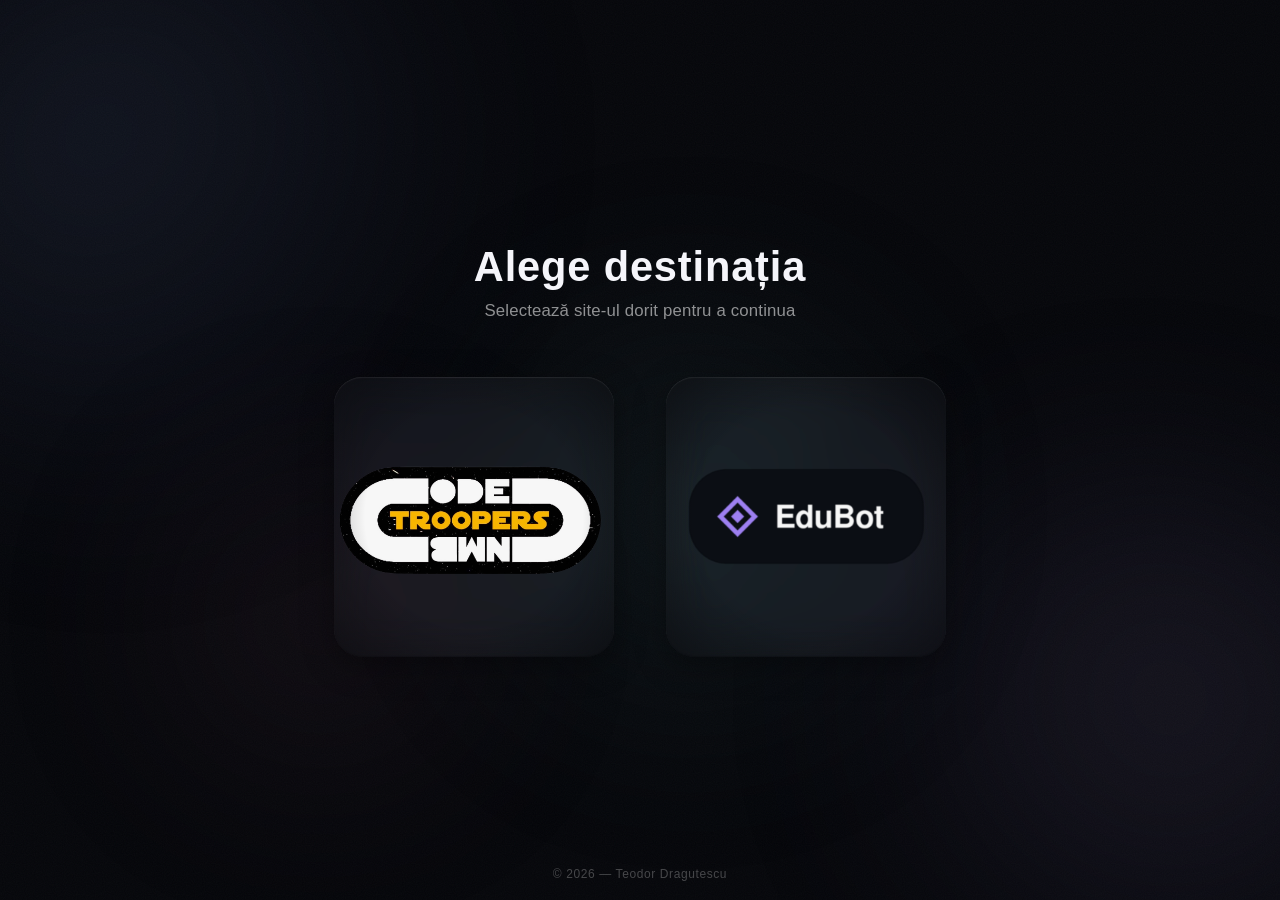
==== index.html @ d8220b44 "primul commit fara fisiere mari" ====
<!DOCTYPE html>
<html lang="ro">
<head>
<meta charset="UTF-8">
<meta name="viewport" content="width=device-width, initial-scale=1.0">
<title>Alege site-ul</title>
<style>
  :root {
    --glass-bg: rgba(255, 255, 255, 0.06);
    --glass-border: rgba(255, 255, 255, 0.18);
    --glass-highlight: rgba(255, 255, 255, 0.35);
  }

  * {
    margin: 0;
    padding: 0;
    box-sizing: border-box;
  }

  html, body {
    height: 100%;
    width: 100%;
    overflow: hidden;
  }

  body {
    font-family: -apple-system, BlinkMacSystemFont, 'Segoe UI', Roboto, sans-serif;
    background: #05060a;
    position: relative;
    display: flex;
    align-items: center;
    justify-content: center;
  }

  /* Animated liquid background */
  .bg {
    position: fixed;
    inset: 0;
    z-index: 0;
    overflow: hidden;
    background: #05060a;
  }

  .blob {
    position: absolute;
    border-radius: 50%;
    filter: blur(110px);
    opacity: 0.22;
    will-change: transform;
  }

  .blob.b1 {
    width: 50vw;
    height: 50vw;
    background: radial-gradient(circle at 30% 30%, #4a5b8c, transparent 70%);
    top: -10%;
    left: -10%;
    animation: float1 26s ease-in-out infinite;
  }

  .blob.b2 {
    width: 45vw;
    height: 45vw;
    background: radial-gradient(circle at 60% 40%, #6a5b8c, transparent 70%);
    bottom: -15%;
    right: -10%;
    animation: float2 32s ease-in-out infinite;
  }

  .blob.b3 {
    width: 38vw;
    height: 38vw;
    background: radial-gradient(circle at 50% 50%, #4a7a7a, transparent 70%);
    top: 30%;
    left: 35%;
    animation: float3 38s ease-in-out infinite;
  }

  .blob.b4 {
    width: 30vw;
    height: 30vw;
    background: radial-gradient(circle at 50% 50%, #7a4a5e, transparent 70%);
    bottom: 10%;
    left: 10%;
    animation: float4 30s ease-in-out infinite;
  }

  @keyframes float1 {
    0%, 100% { transform: translate(0, 0) scale(1); }
    33%      { transform: translate(15vw, 10vh) scale(1.15); }
    66%      { transform: translate(5vw, 20vh) scale(0.9); }
  }

  @keyframes float2 {
    0%, 100% { transform: translate(0, 0) scale(1); }
    33%      { transform: translate(-12vw, -8vh) scale(0.9); }
    66%      { transform: translate(-20vw, 5vh) scale(1.2); }
  }

  @keyframes float3 {
    0%, 100% { transform: translate(0, 0) scale(1); }
    50%      { transform: translate(-18vw, 12vh) scale(1.25); }
  }

  @keyframes float4 {
    0%, 100% { transform: translate(0, 0) scale(1); }
    50%      { transform: translate(10vw, -15vh) scale(1.1); }
  }

  .noise {
    position: absolute;
    inset: 0;
    background-image: url("data:image/svg+xml,%3Csvg xmlns='http://www.w3.org/2000/svg' width='100' height='100'%3E%3Cfilter id='n' x='0' y='0'%3E%3CfeTurbulence type='fractalNoise' baseFrequency='0.9' numOctaves='2' stitchTiles='stitch'/%3E%3C/filter%3E%3Crect width='100%25' height='100%25' filter='url(%23n)' opacity='0.04'/%3E%3C/svg%3E");
    pointer-events: none;
  }

  /* Main content */
  .stage {
    position: relative;
    z-index: 1;
    display: flex;
    flex-direction: column;
    align-items: center;
    gap: 3.5rem;
    padding: 2rem;
    width: 100%;
    height: 100%;
    justify-content: center;
  }

  .heading {
    text-align: center;
    color: #f5f5fa;
    animation: fadeDown 1s ease forwards;
    opacity: 0;
  }

  .heading h1 {
    font-size: clamp(1.6rem, 4vw, 2.6rem);
    font-weight: 600;
    letter-spacing: 0.02em;
    margin-bottom: 0.6rem;
  }

  .heading p {
    font-size: clamp(0.9rem, 2vw, 1.05rem);
    color: rgba(255, 255, 255, 0.55);
    letter-spacing: 0.01em;
  }

  @keyframes fadeDown {
    from { opacity: 0; transform: translateY(-24px); }
    to   { opacity: 1; transform: translateY(0); }
  }

  .choices {
    display: flex;
    gap: clamp(1.5rem, 4vw, 4rem);
    flex-wrap: wrap;
    justify-content: center;
    align-items: center;
  }

  .site-btn {
    appearance: none;
    border: none;
    background: var(--glass-bg);
    backdrop-filter: blur(22px) saturate(160%);
    -webkit-backdrop-filter: blur(22px) saturate(160%);
    border-radius: 28px;
    width: clamp(180px, 22vw, 280px);
    height: clamp(180px, 22vw, 280px);
    display: flex;
    align-items: center;
    justify-content: center;
    cursor: pointer;
    position: relative;
    overflow: hidden;
    opacity: 0;
    transform: translateY(30px);
    animation: fadeUp 0.9s ease forwards;
    transition: transform 0.45s cubic-bezier(.2,.8,.2,1), box-shadow 0.45s ease, background 0.45s ease;
    box-shadow:
      0 8px 32px rgba(0, 0, 0, 0.35),
      inset 0 1px 1px rgba(255, 255, 255, 0.12),
      inset 0 -1px 1px rgba(0, 0, 0, 0.2);
  }

  .site-btn:nth-child(1) { animation-delay: 0.25s; }
  .site-btn:nth-child(2) { animation-delay: 0.45s;}


  @keyframes fadeUp {
    from { opacity: 0; transform: translateY(30px); }
    to   { opacity: 1; transform: translateY(0); }
  }

  /* Liquid glass sheen */
  .site-btn::before {
    content: "";
    position: absolute;
    top: -50%;
    left: -50%;
    width: 200%;
    height: 200%;
    background: linear-gradient(
      120deg,
      transparent 30%,
      rgba(255, 255, 255, 0.18) 48%,
      rgba(255, 255, 255, 0.05) 52%,
      transparent 70%
    );
    transform: translateX(-100%) rotate(8deg);
    transition: transform 0.9s ease;
    pointer-events: none;
  }

  .site-btn:hover::before {
    transform: translateX(40%) rotate(8deg);
  }

  .site-btn:hover {
    transform: translateY(-8px) scale(1.04);
    background: rgba(255, 255, 255, 0.09);
    box-shadow:
      0 16px 48px rgba(0, 0, 0, 0.45),
      0 0 40px rgba(120, 160, 255, 0.18),
      inset 0 1px 1px rgba(255, 255, 255, 0.18),
      inset 0 -1px 1px rgba(0, 0, 0, 0.25);
  }

  .site-btn:active {
    transform: translateY(-2px) scale(0.98);
  }

  .site-btn:focus-visible {
    outline: 2px solid rgba(150, 190, 255, 0.8);
    outline-offset: 4px;
  }

  .site-btn img {
    width: 100%;
    height: 100%;
    object-fit: cover;
    border-radius: 28px;
    display: block;
    pointer-events: none;
    transition: filter 0.45s ease, transform 0.45s ease;
    filter: saturate(1.05) brightness(0.97);
  }

  .site-btn:hover img {
    filter: saturate(1.15) brightness(1.05);
    transform: scale(1.03);
  }

  /* subtle edge fade on images so they blend with glass */
  .site-btn .img-wrap {
    position: absolute;
    inset: 0;
    border-radius: 28px;
    overflow: hidden;
  }

  .img-wrap::after {
    content: "";
    position: absolute;
    inset: 0;
    background: radial-gradient(circle at center, transparent 55%, rgba(5, 6, 10, 0.55) 100%);
    pointer-events: none;
  }

  .site-label {
    position: absolute;
    bottom: 14px;
    left: 50%;
    transform: translateX(-50%);
    color: #fff;
    font-size: 0.85rem;
    font-weight: 500;
    letter-spacing: 0.08em;
    text-transform: uppercase;
    text-shadow: 0 2px 12px rgba(0,0,0,0.6);
    opacity: 0;
    transition: opacity 0.4s ease;
    pointer-events: none;
  }

  .site-btn:hover .site-label {
    opacity: 0.9;
  }

  footer {
    position: absolute;
    bottom: 1.2rem;
    left: 0;
    right: 0;
    text-align: center;
    color: rgba(255, 255, 255, 0.25);
    font-size: 0.75rem;
    letter-spacing: 0.05em;
    z-index: 1;
  }

  @media (max-width: 520px) {
    .choices {
      flex-direction: column;
    }
    .site-btn {
      width: 70vw;
      height: 70vw;
      max-width: 280px;
      max-height: 280px;
    }
  }

  @media (prefers-reduced-motion: reduce) {
    .blob { animation: none; }
    .site-btn, .heading { animation: none; opacity: 1; transform: none; }
    .site-btn::before { transition: none; }
  }
</style>
</head>
<body>

  <div class="bg">
    <div class="blob b1"></div>
    <div class="blob b2"></div>
    <div class="blob b3"></div>
    <div class="blob b4"></div>
    <div class="noise"></div>
  </div>

  <div class="stage">
    <div class="heading">
      <h1>Alege destinația</h1>
      <p>Selectează site-ul dorit pentru a continua</p>
    </div>

    <div class="choices">
      <button class="site-btn" onclick="window.location.href='codetroopers/index.html'">
        <div class="img-wrap">
          <img src="codetroopers/logo.png" alt="CodeTroopers">
        </div>
        <span class="site-label">CodeTroopers</span>
      </button>

      <button class="site-btn" onclick="window.location.href='edubot/index.html'">
        <div class="img-wrap">
          <img src="edubot/logo.png" alt="EduBot">
        </div>
        <span class="site-label">EduBot</span>
      </button>
    </div>
  </div>

  <footer>© 2026 — Teodor Dragutescu</footer>

  <script>
    // Subtle parallax on mouse move for the liquid background
    document.addEventListener('mousemove', (e) => {
      const x = (e.clientX / window.innerWidth - 0.5) * 2;
      const y = (e.clientY / window.innerHeight - 0.5) * 2;
      document.querySelectorAll('.blob').forEach((blob, i) => {
        const depth = (i + 1) * 6;
        blob.style.translate = `${x * depth}px ${y * depth}px`;
      });
    });

    // Keyboard accessibility: Enter/Space already handled natively by <button>
  </script>

</body>
</html>
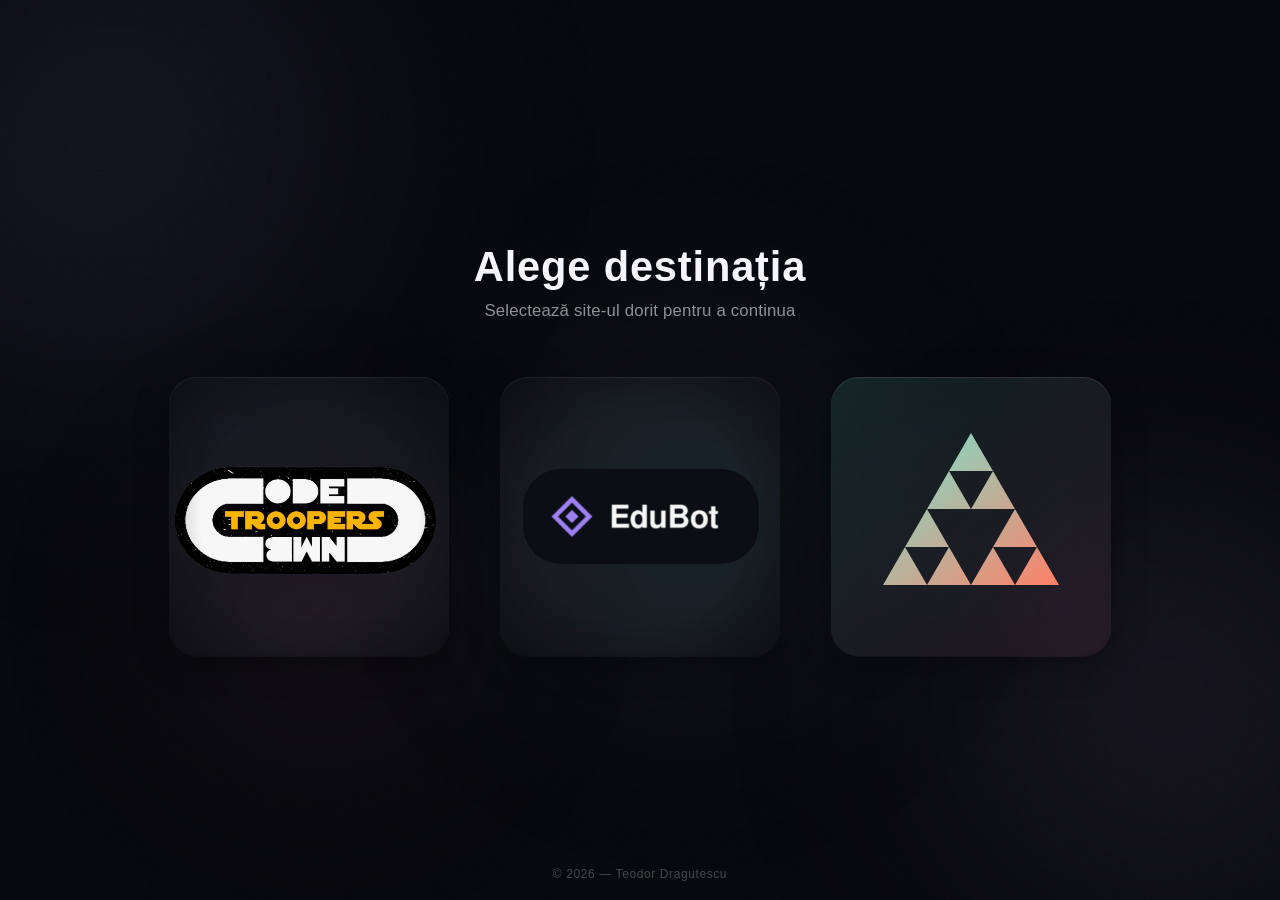
==== commit 012450f2: "Update index.html" ====
--- a/index.html
+++ b/index.html
@@ -284,6 +284,7 @@
     opacity: 0;
     transition: opacity 0.4s ease;
     pointer-events: none;
+    white-space: nowrap;
   }
 
   .site-btn:hover .site-label {
@@ -302,15 +303,67 @@
     z-index: 1;
   }
 
-  @media (max-width: 520px) {
+  /* ── MOBILE ─────────────────────────────────────────── */
+  @media (max-width: 600px) {
+    .stage {
+      gap: 2rem;
+      padding: 1.2rem 1rem;
+      justify-content: center;
+    }
+
+    .heading {
+      margin-top: 0;        /* nu mai împinge textul în sus */
+    }
+
+    .heading h1 {
+      font-size: 1.35rem;
+    }
+
+    .heading p {
+      font-size: 0.82rem;
+    }
+
     .choices {
-      flex-direction: column;
-    }
+      flex-direction: row;  /* side-by-side pe telefon */
+      gap: 1.1rem;
+      flex-wrap: nowrap;
+    }
+
     .site-btn {
-      width: 70vw;
-      height: 70vw;
-      max-width: 280px;
-      max-height: 280px;
+      width: 38vw;
+      height: 38vw;
+      max-width: 160px;
+      max-height: 160px;
+      border-radius: 20px;
+    }
+
+    .site-btn .img-wrap,
+    .site-btn img {
+      border-radius: 20px;
+    }
+
+    /* Pe telefon afișăm label-ul mereu, nu doar la hover */
+    .site-label {
+      opacity: 0.85;
+      font-size: 0.7rem;
+      bottom: 10px;
+    }
+
+    footer {
+      font-size: 0.68rem;
+      bottom: 0.8rem;
+    }
+  }
+
+  /* Telefoane foarte mici (< 360px) */
+  @media (max-width: 360px) {
+    .site-btn {
+      width: 40vw;
+      height: 40vw;
+    }
+
+    .heading h1 {
+      font-size: 1.15rem;
     }
   }
 
@@ -318,6 +371,20 @@
     .blob { animation: none; }
     .site-btn, .heading { animation: none; opacity: 1; transform: none; }
     .site-btn::before { transition: none; }
+  }
+
+  /* A treia destinație: proiectul cu fractali. */
+  .site-btn:nth-child(3) { animation-delay: 0.65s; }
+  a.site-btn { text-decoration: none; }
+  .fractal-art { width: 100%; height: 100%; padding: 10%; }
+  .fractal-btn { background: linear-gradient(145deg, rgba(117,228,207,.12), rgba(255,128,104,.08)); }
+  .site-btn:focus-visible .site-label { opacity: .95; }
+  @media (max-width: 600px) {
+    html, body { height: auto; min-height: 100%; overflow-x: hidden; overflow-y: auto; }
+    .stage { min-height: 100svh; height: auto; padding-bottom: 4rem; }
+    .choices { flex-wrap: wrap; max-width: 380px; }
+    .site-btn { flex-shrink: 0; }
+    footer { position: fixed; pointer-events: none; }
   }
 </style>
 </head>
@@ -351,24 +418,32 @@
         </div>
         <span class="site-label">EduBot</span>
       </button>
+
+      <a class="site-btn fractal-btn" href="fractali/index.html" aria-label="Deschide proiectul Fractali">
+        <svg class="fractal-art" viewBox="0 0 280 280" aria-hidden="true">
+          <defs><linearGradient id="fractal-color" x1="0" y1="0" x2="1" y2="1"><stop stop-color="#75e4cf"/><stop offset="1" stop-color="#ff8068"/></linearGradient></defs>
+          <path fill="url(#fractal-color)" fill-rule="evenodd" d="M140 35 30 225 250 225Z M85 130 195 130 140 225Z M112.5 82.5 167.5 82.5 140 130Z M57.5 177.5 112.5 177.5 85 225Z M167.5 177.5 222.5 177.5 195 225Z"/>
+        </svg>
+        <span class="site-label">Fractali</span>
+      </a>
     </div>
   </div>
 
   <footer>© 2026 — Teodor Dragutescu</footer>
 
   <script>
-    // Subtle parallax on mouse move for the liquid background
-    document.addEventListener('mousemove', (e) => {
-      const x = (e.clientX / window.innerWidth - 0.5) * 2;
-      const y = (e.clientY / window.innerHeight - 0.5) * 2;
-      document.querySelectorAll('.blob').forEach((blob, i) => {
-        const depth = (i + 1) * 6;
-        blob.style.translate = `${x * depth}px ${y * depth}px`;
+    // Parallax doar pe desktop (touch devices nu au mousemove relevant)
+    if (!('ontouchstart' in window)) {
+      document.addEventListener('mousemove', (e) => {
+        const x = (e.clientX / window.innerWidth - 0.5) * 2;
+        const y = (e.clientY / window.innerHeight - 0.5) * 2;
+        document.querySelectorAll('.blob').forEach((blob, i) => {
+          const depth = (i + 1) * 6;
+          blob.style.translate = `${x * depth}px ${y * depth}px`;
+        });
       });
-    });
-
-    // Keyboard accessibility: Enter/Space already handled natively by <button>
+    }
   </script>
 
 </body>
-</html>+</html>
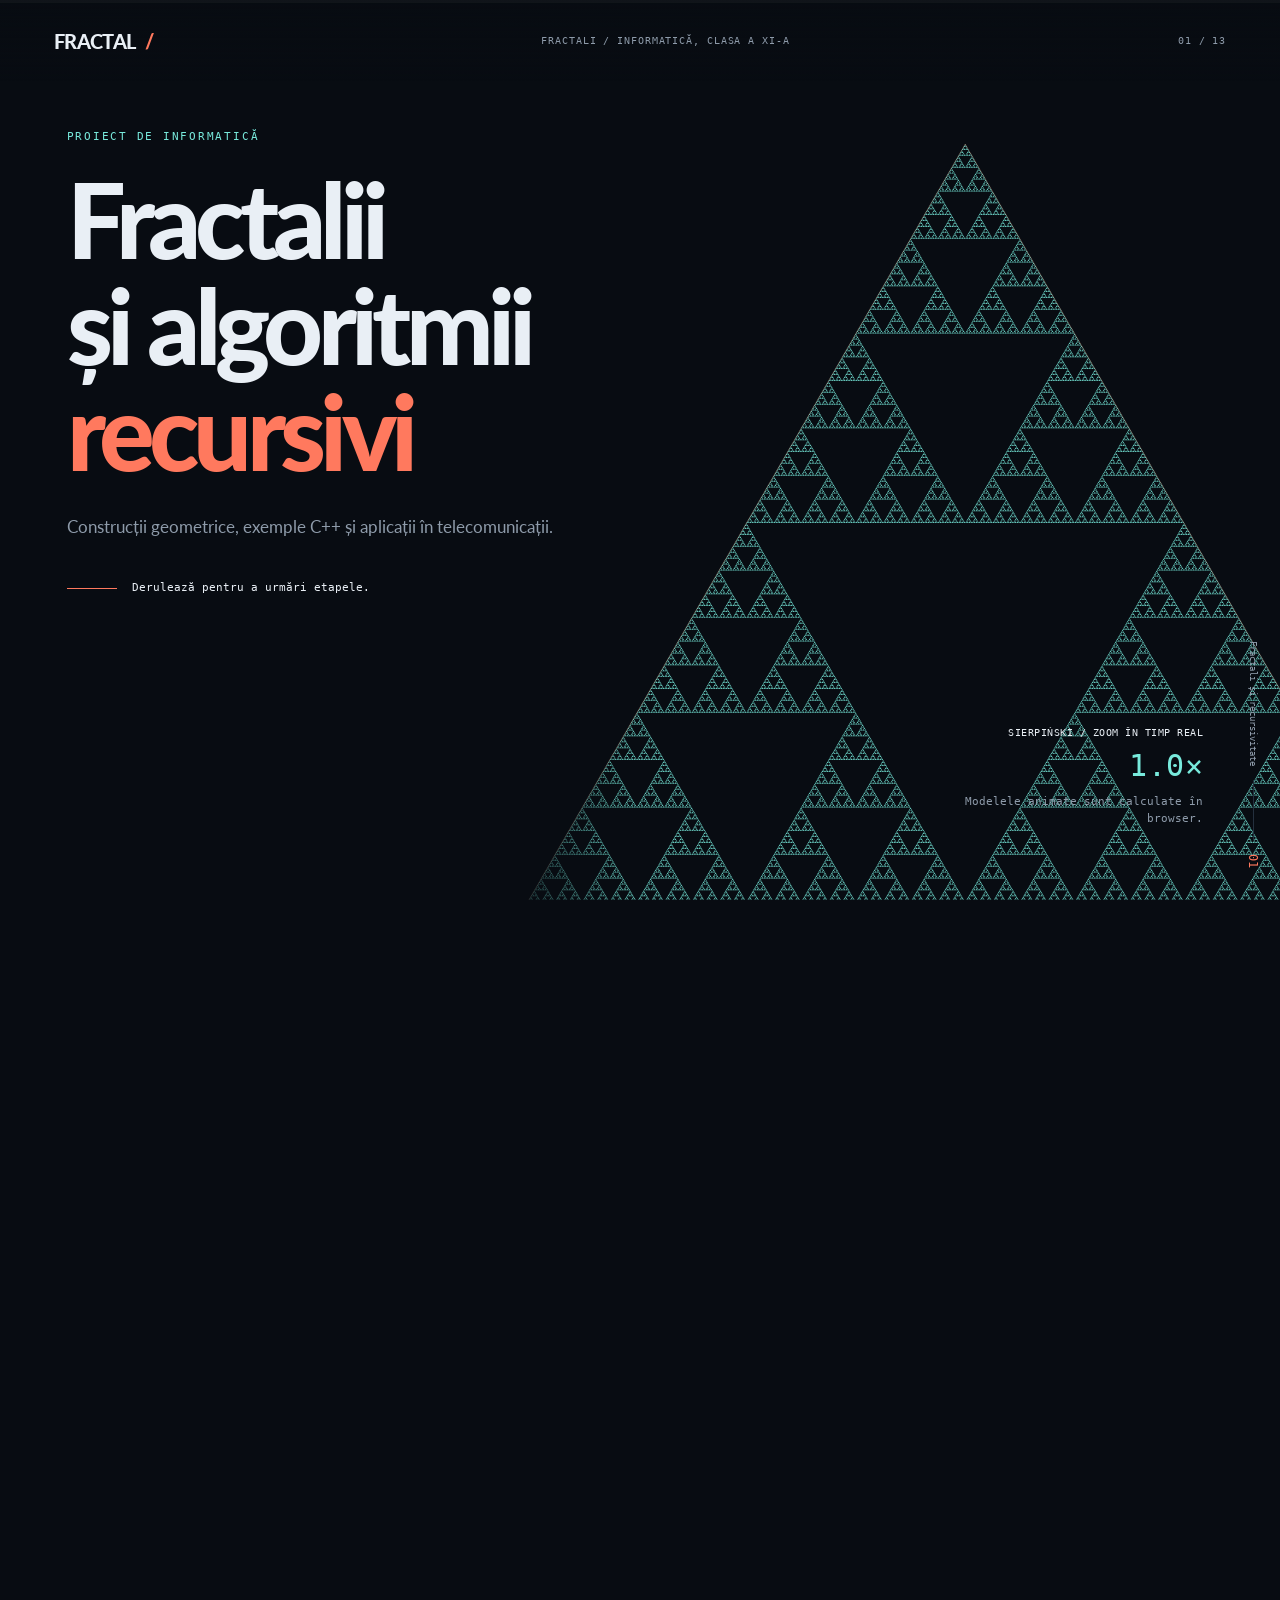
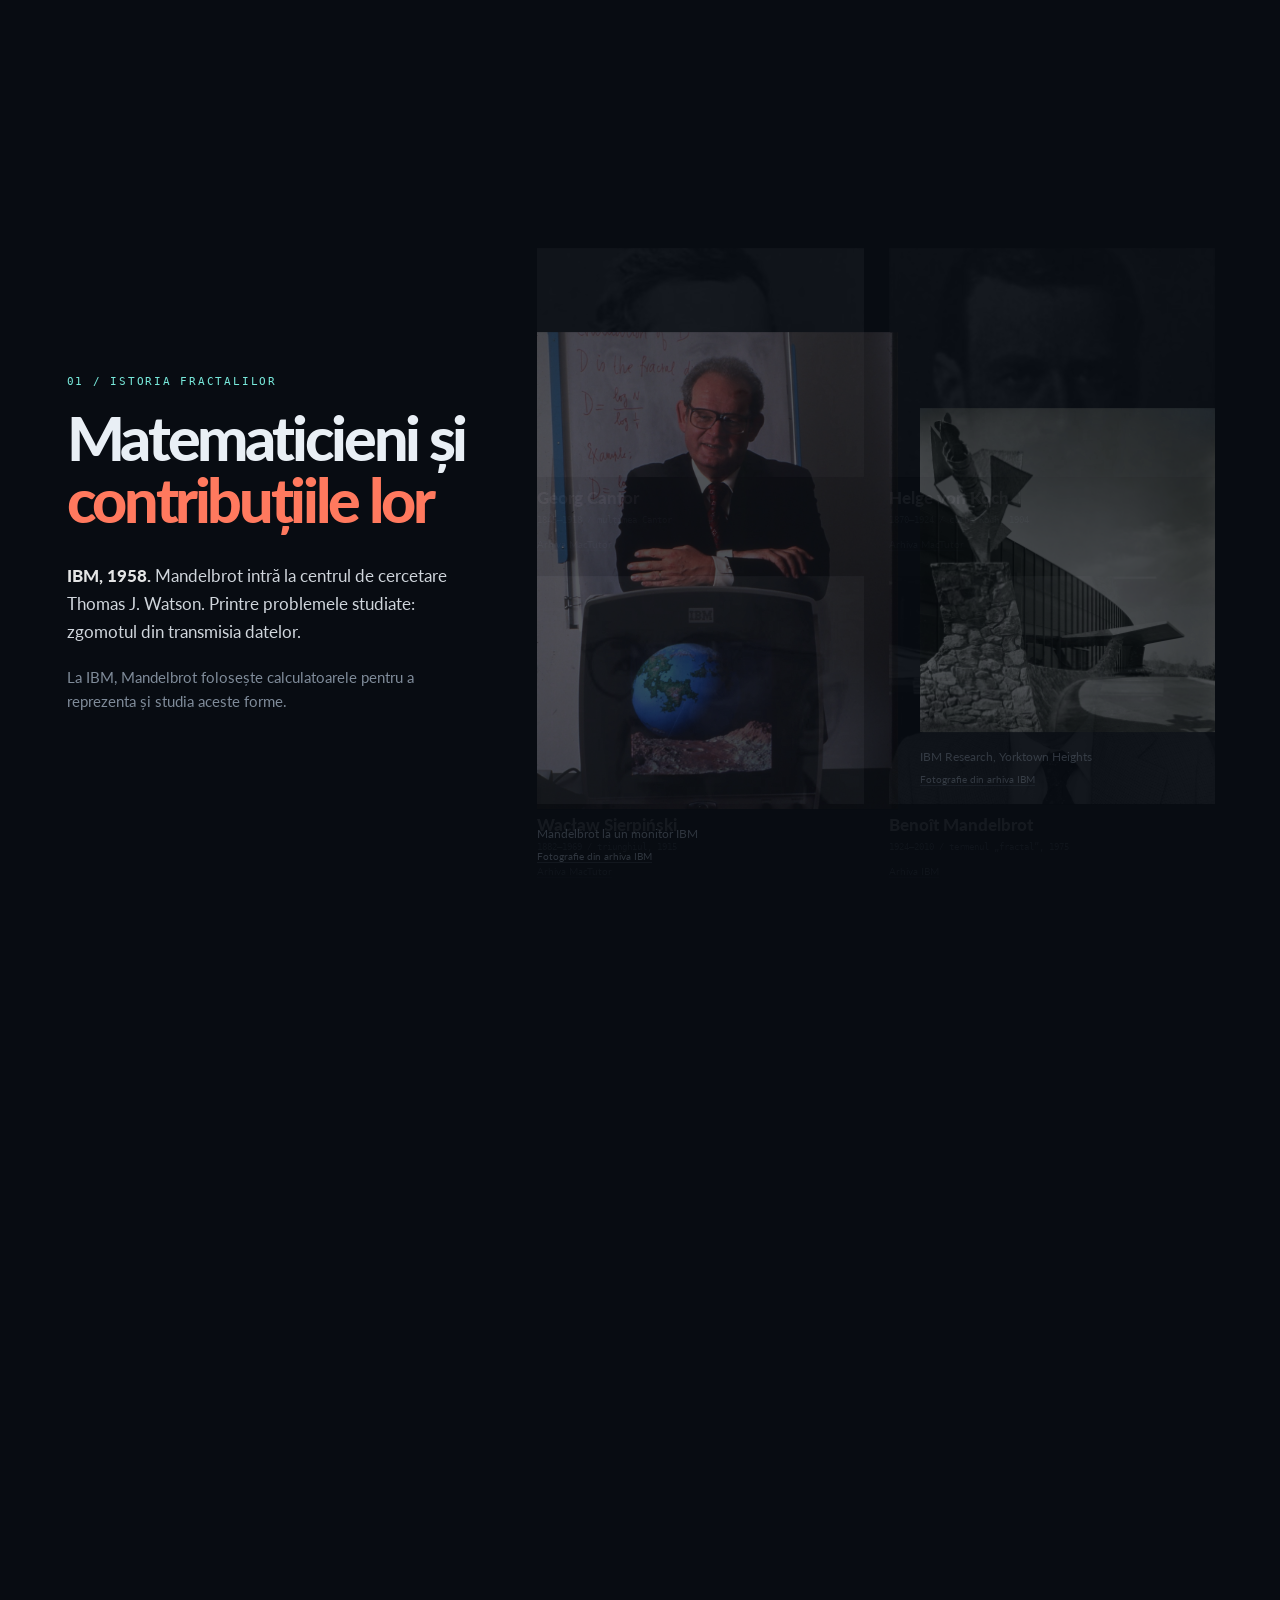
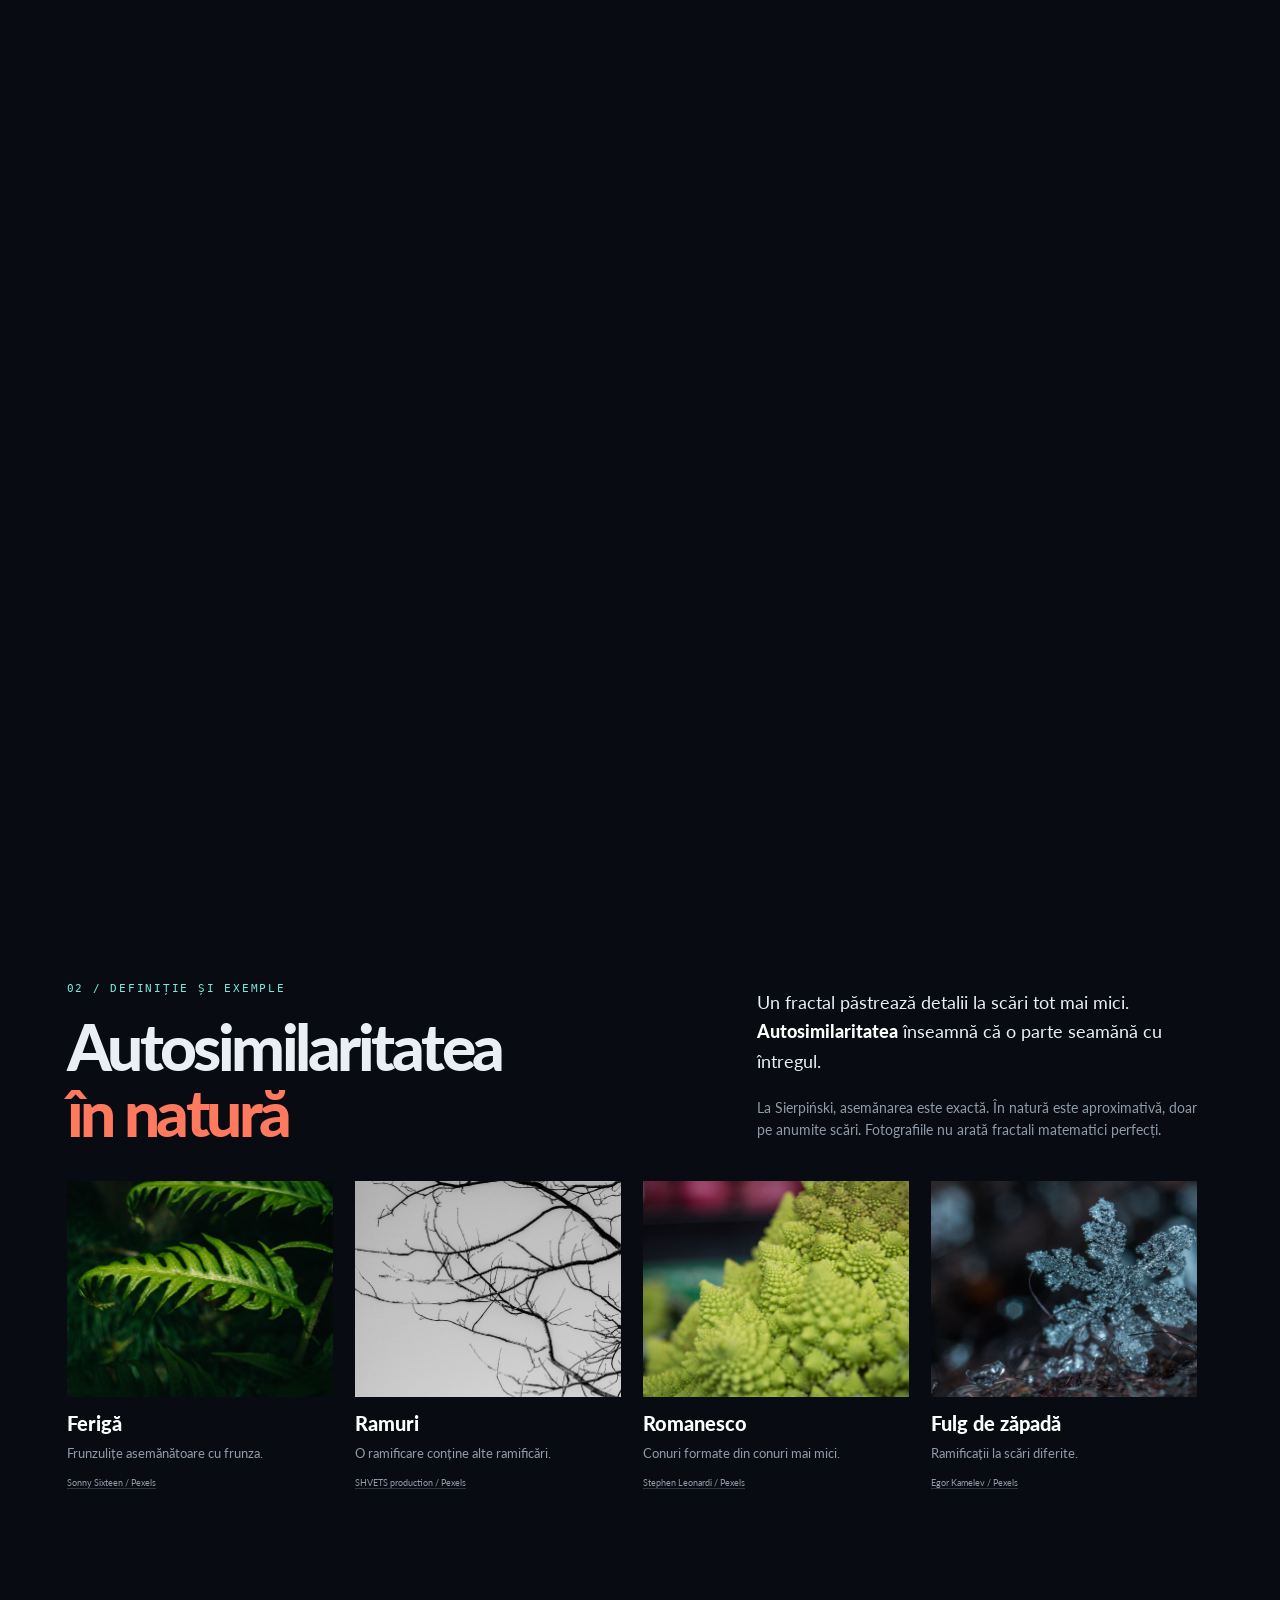
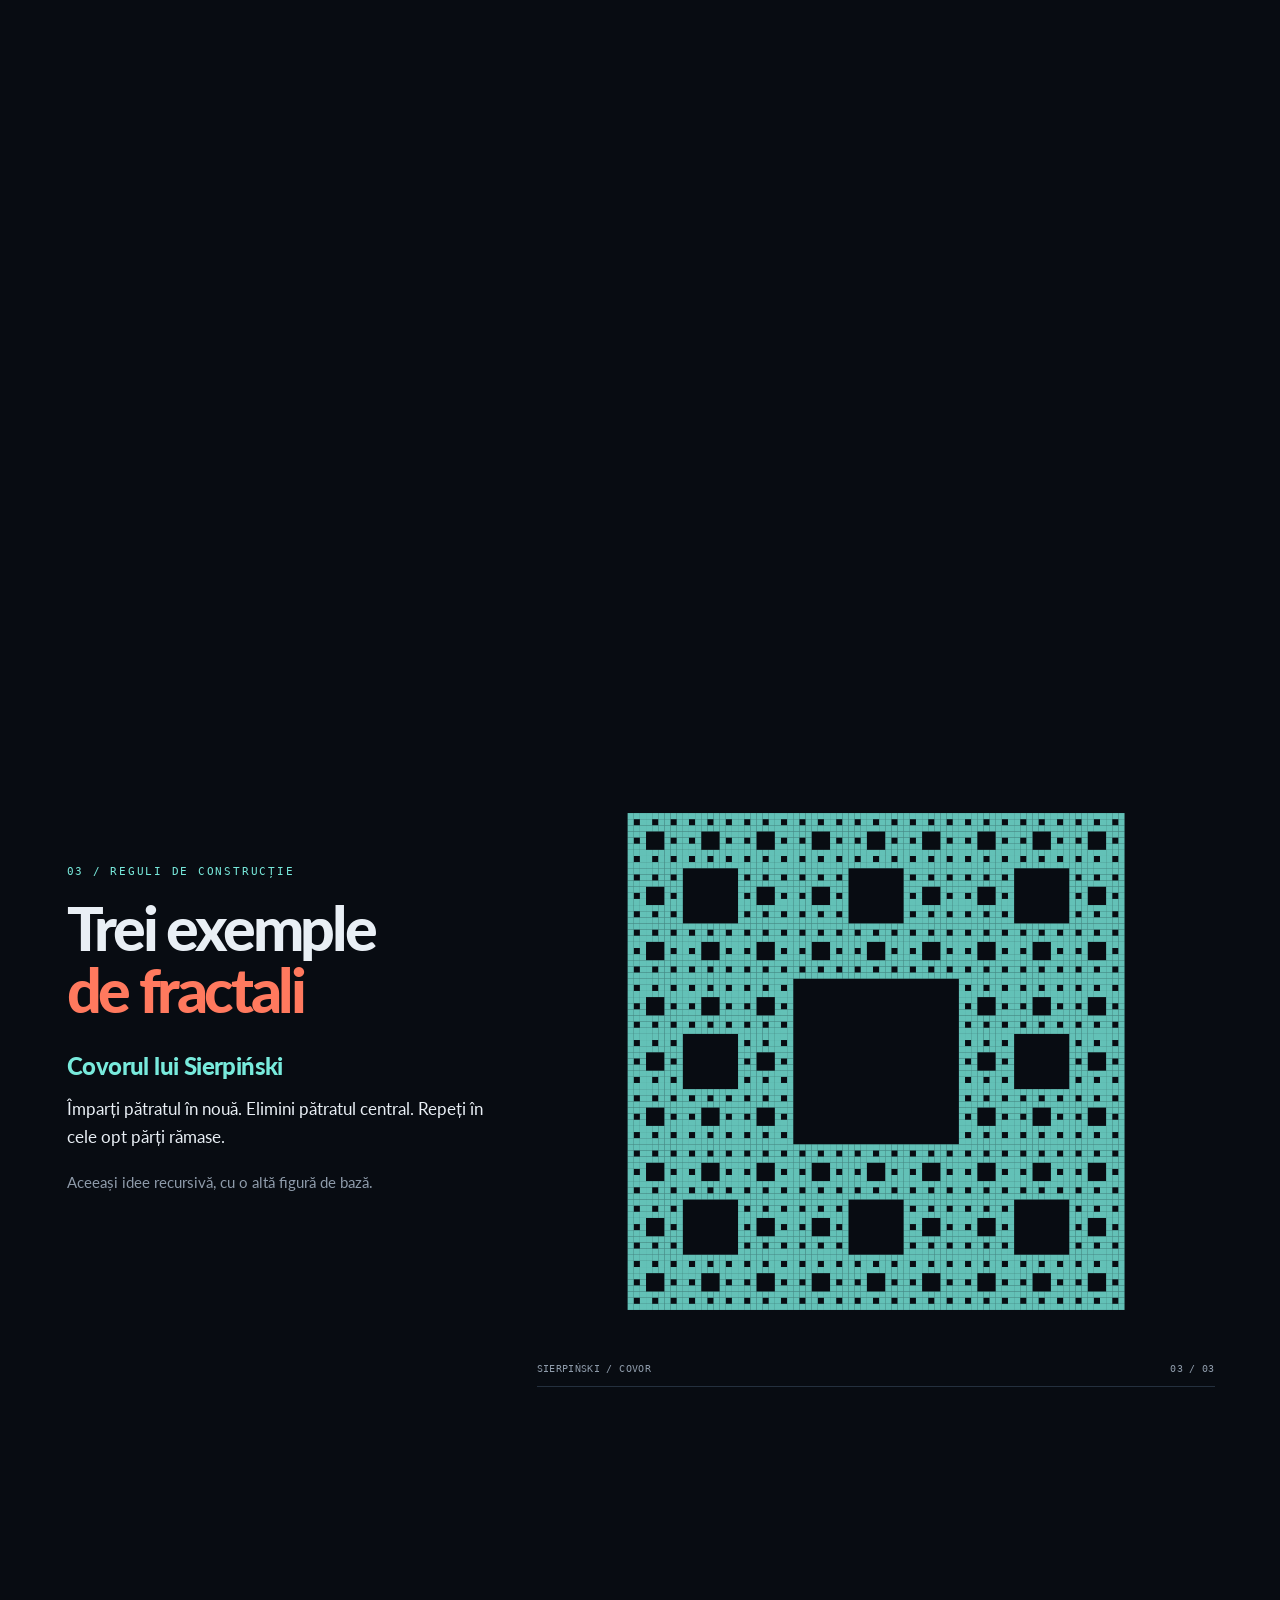
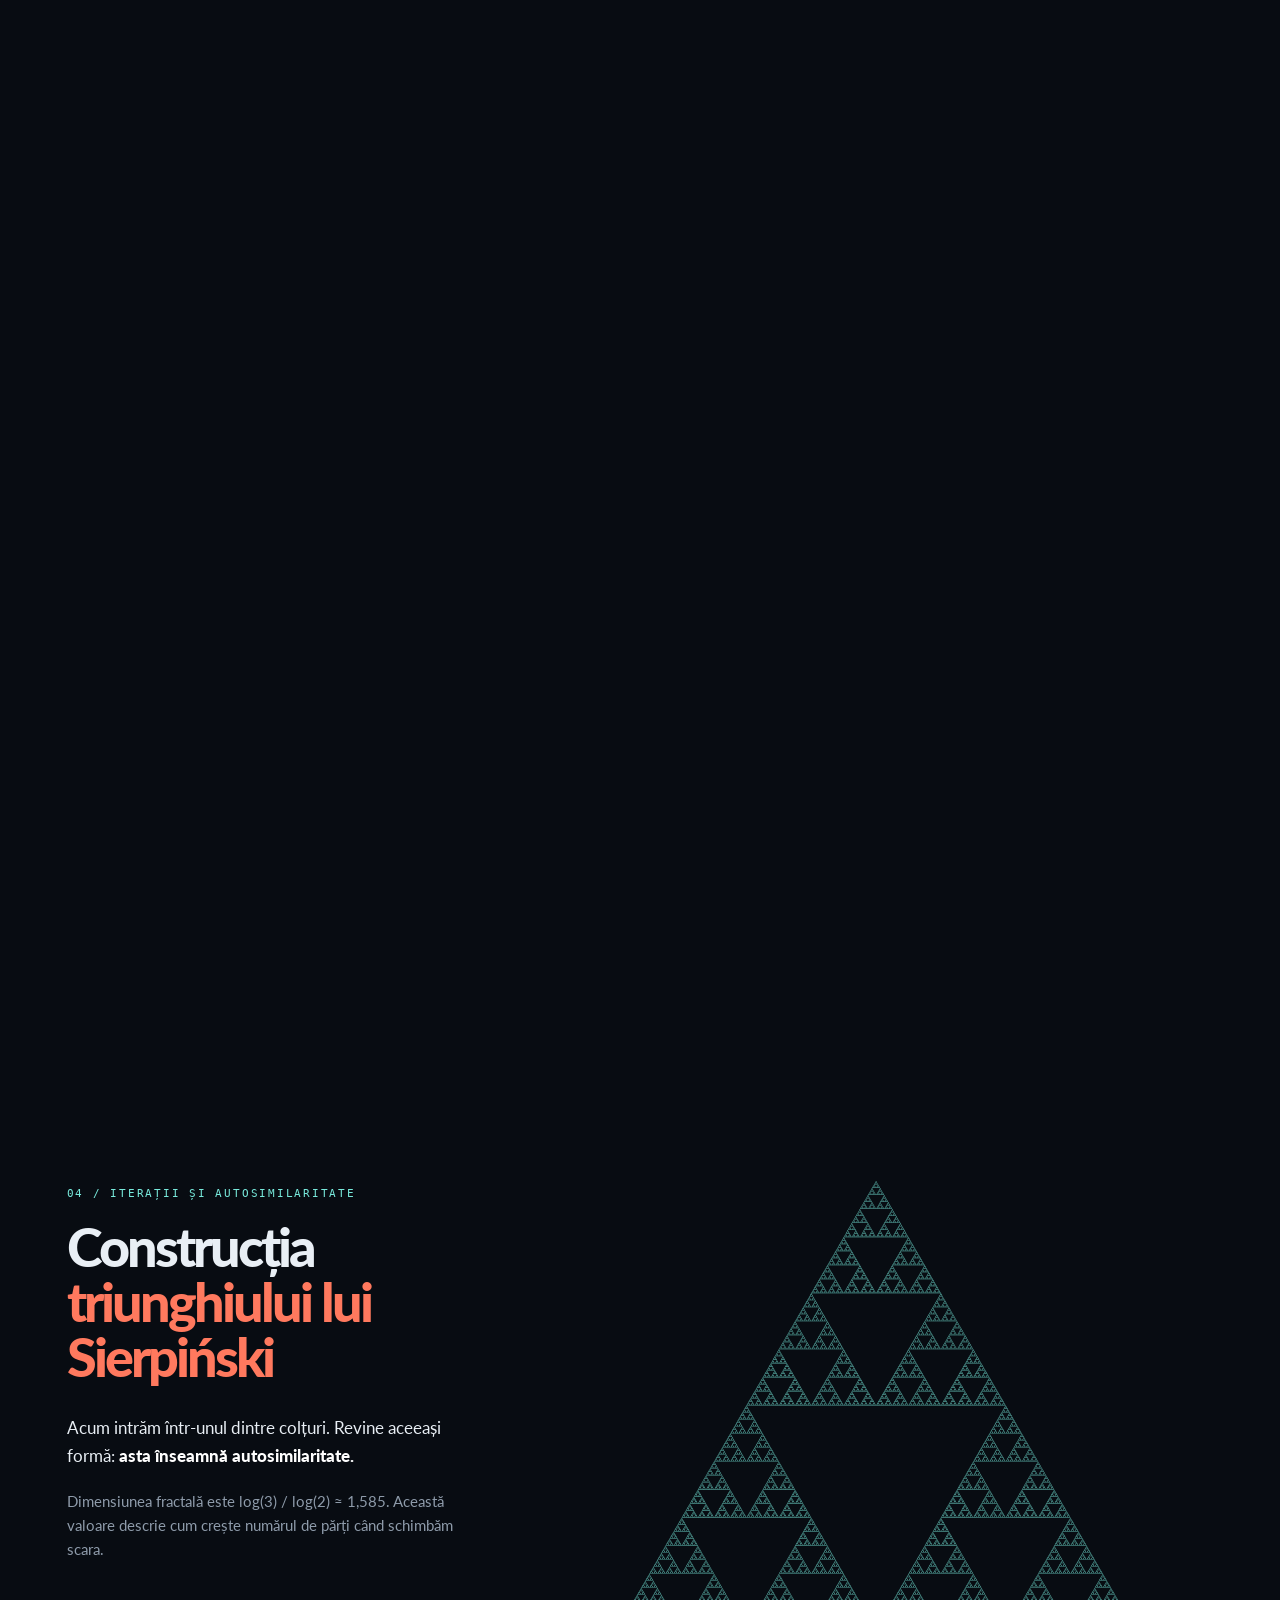
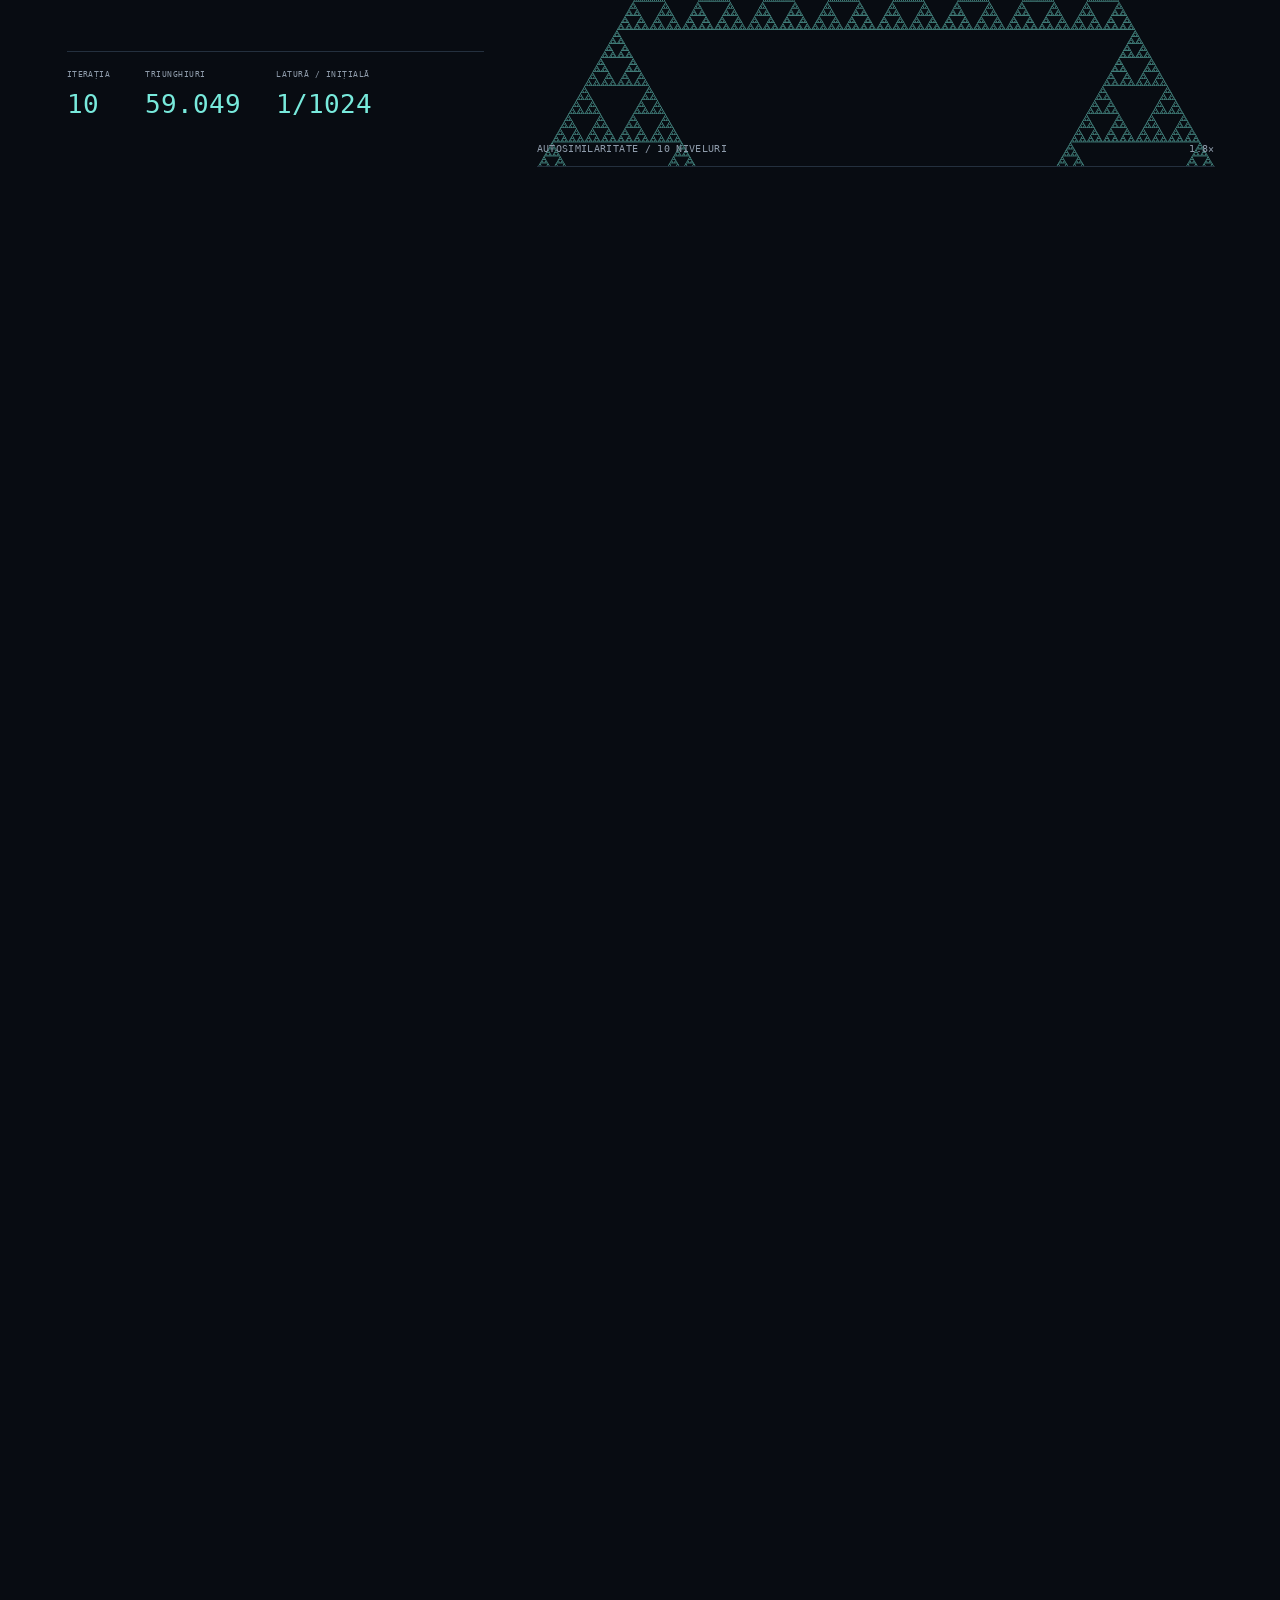
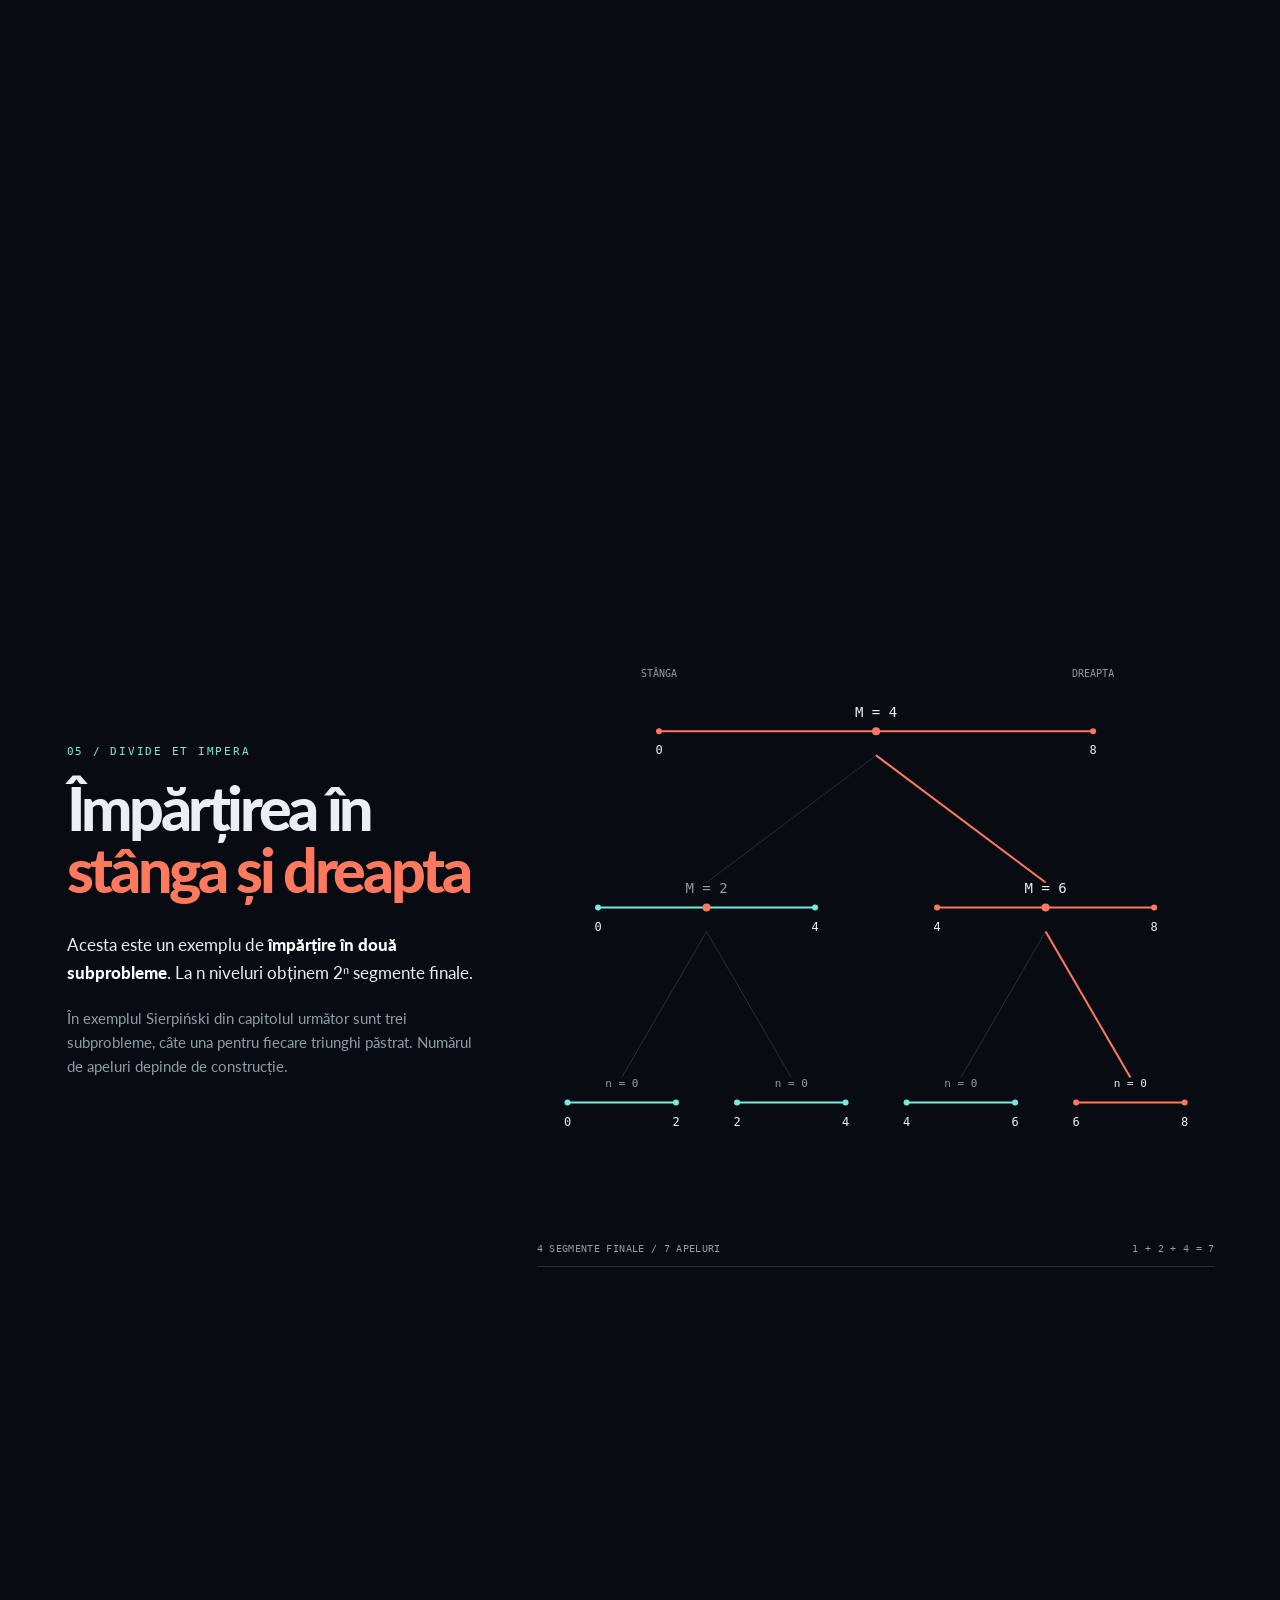
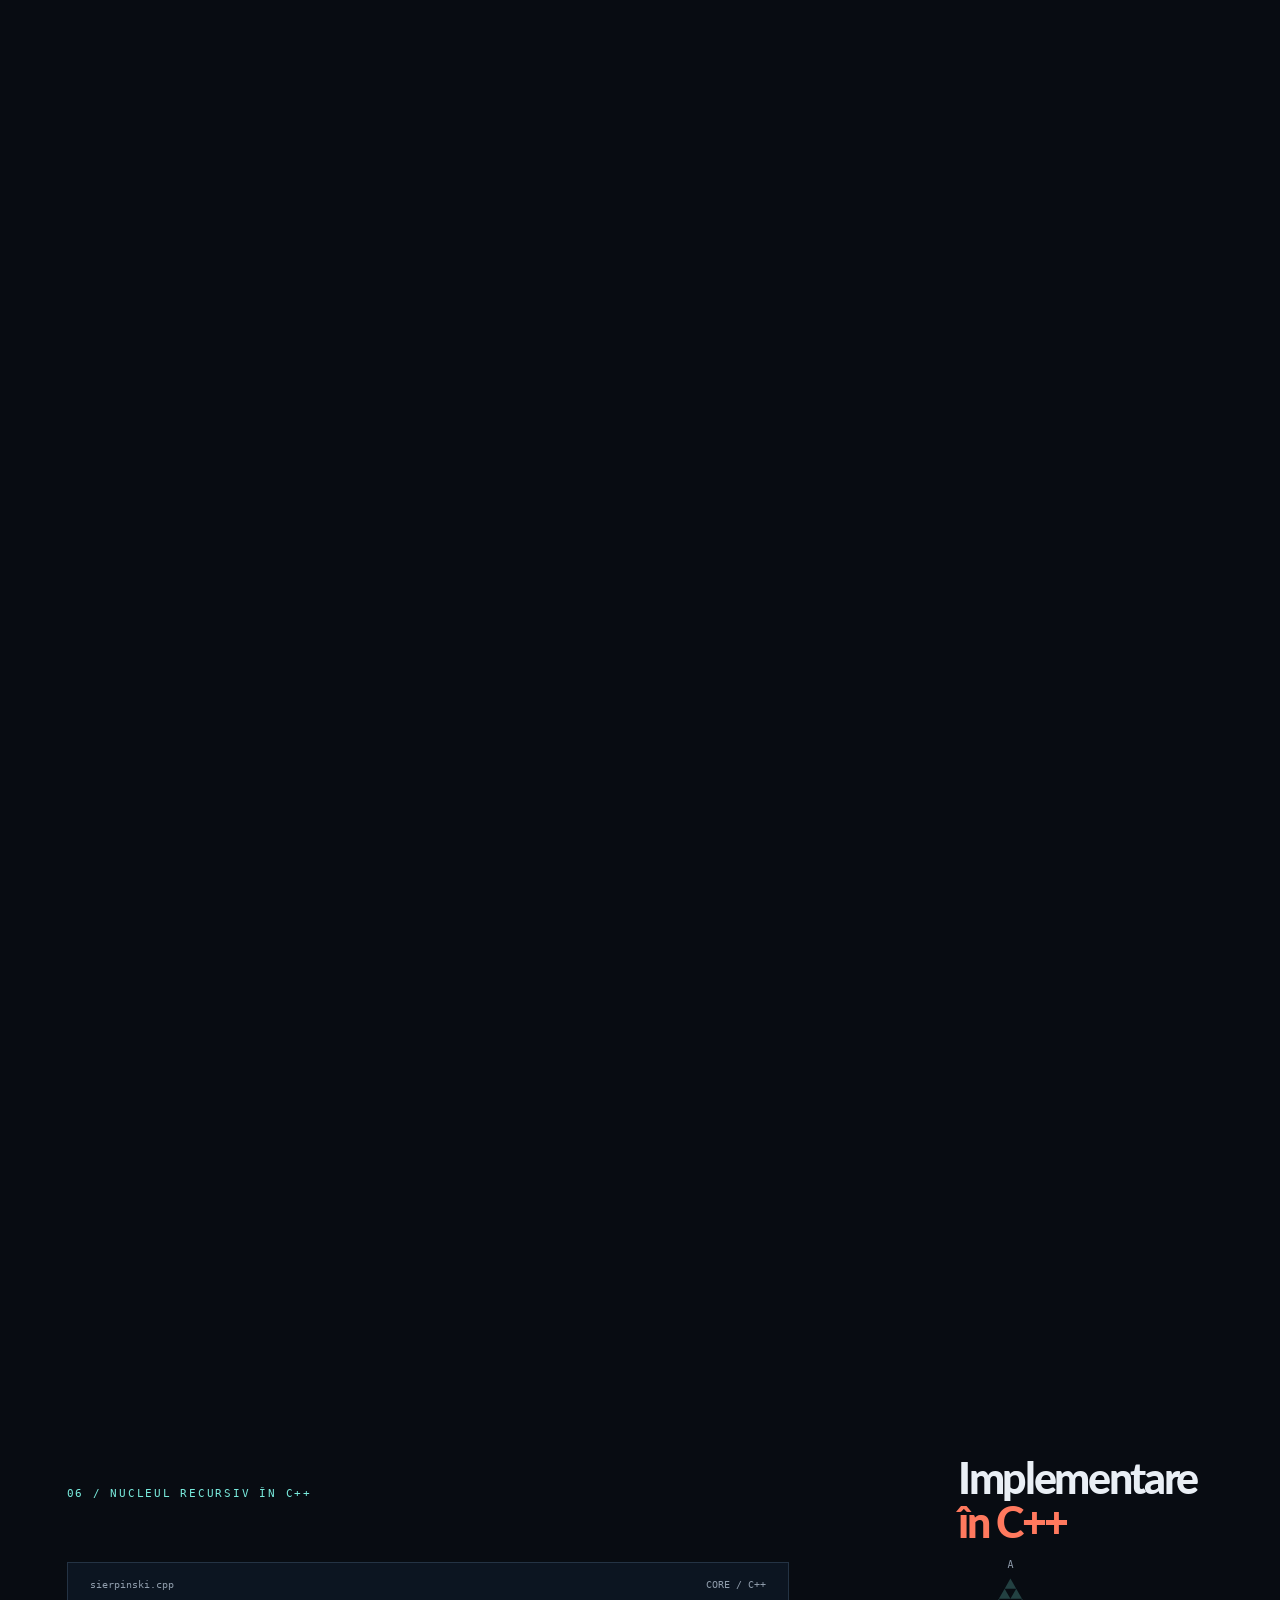
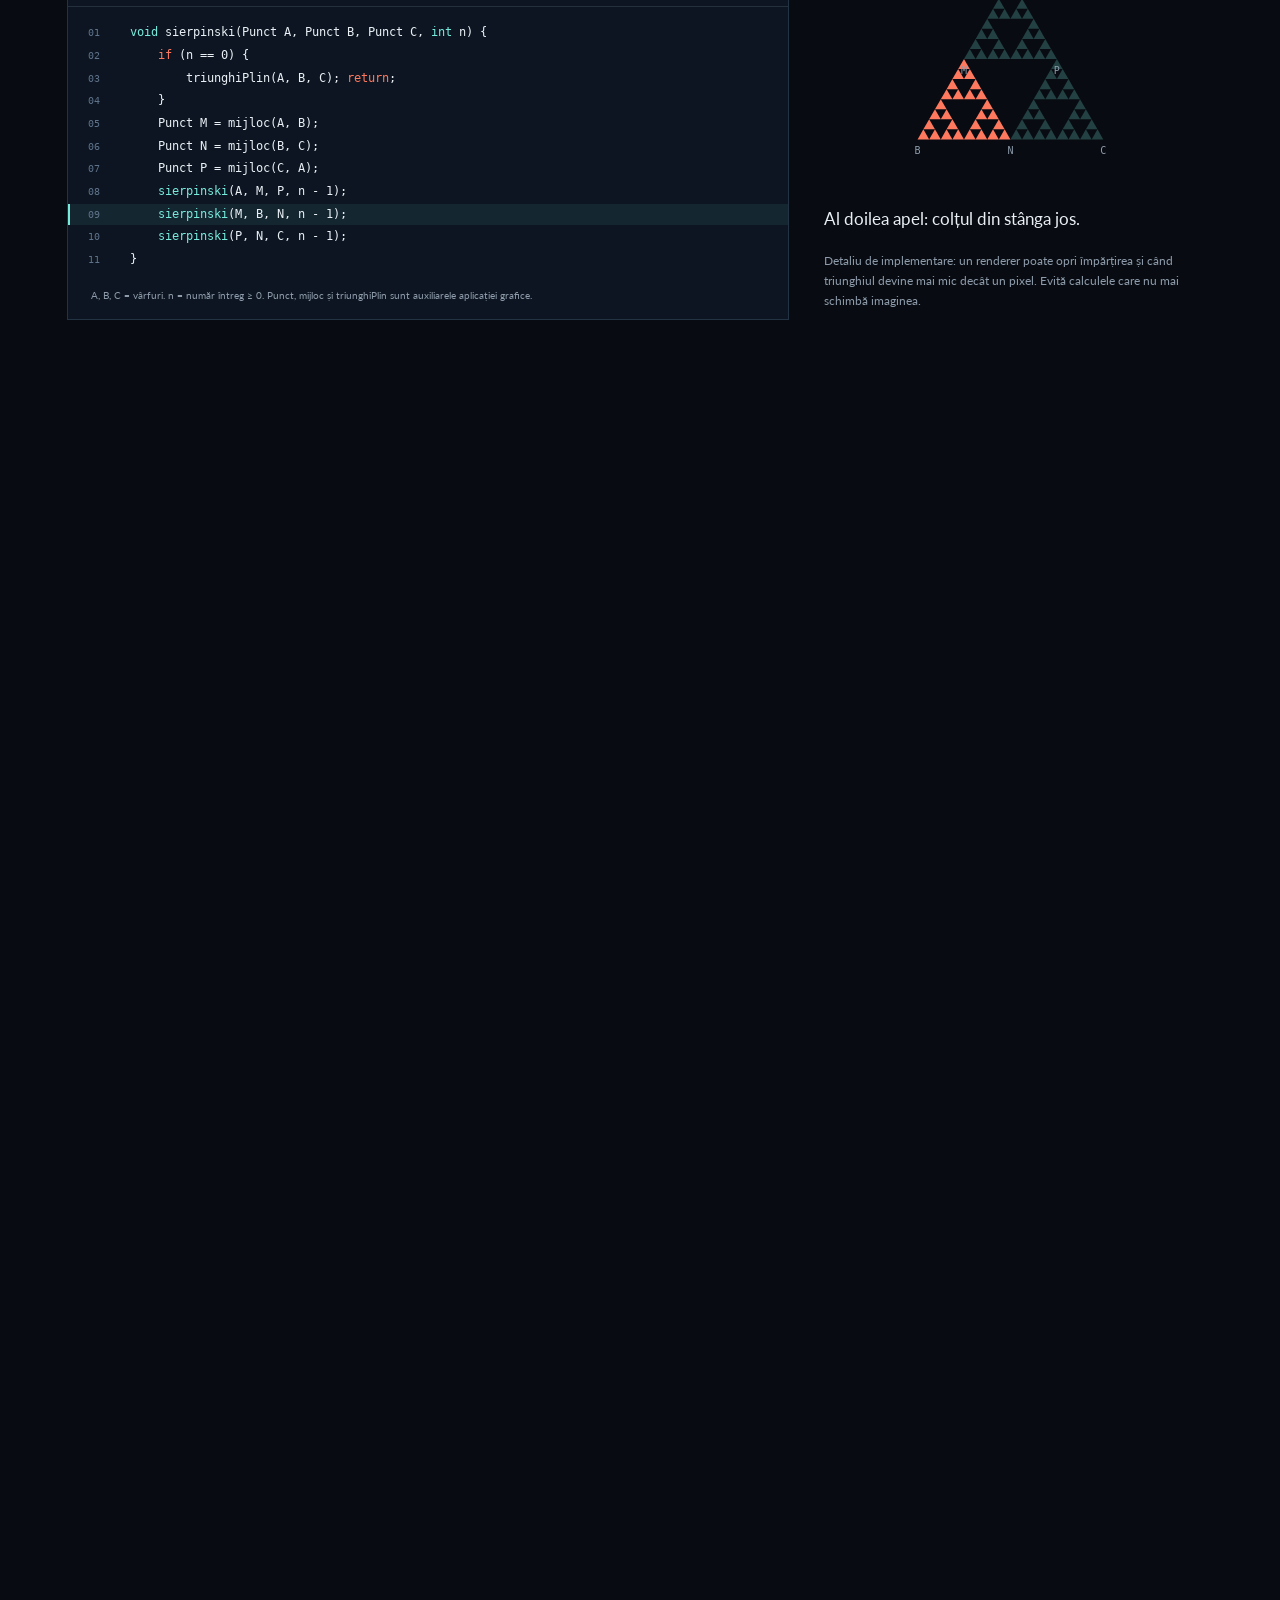
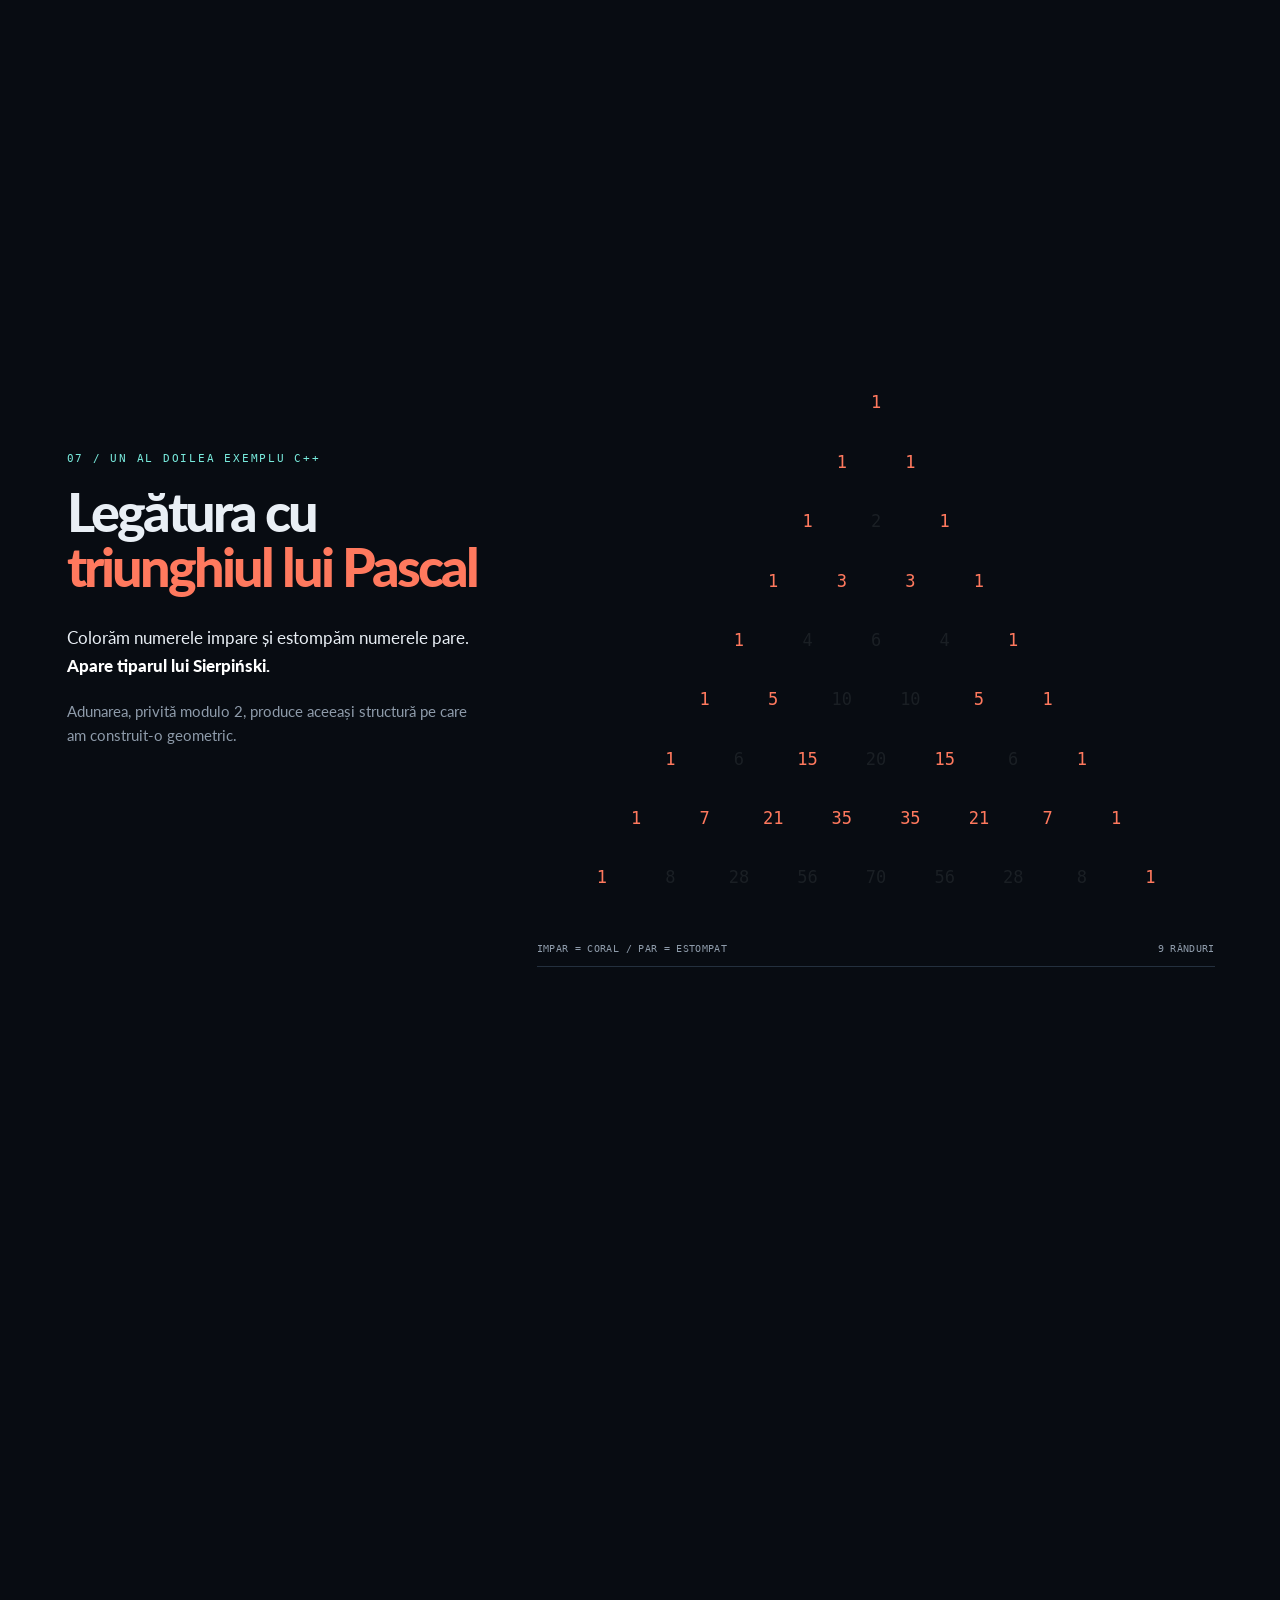
==== commit eab4df74: "Add files via upload" ====
--- a/index.html
+++ b/index.html
@@ -1,449 +1,534 @@
 <!DOCTYPE html>
+
 <html lang="ro">
 <head>
-<meta charset="UTF-8">
-<meta name="viewport" content="width=device-width, initial-scale=1.0">
-<title>Alege site-ul</title>
+<meta charset="utf-8"/><meta content="width=device-width, initial-scale=1" name="viewport"/>
+<meta content="Fractalii explicati prin scroll: recursivitate, Pascal, jocul haosului si un zoom Mandelbrot calculat in browser." name="description"/>
+<title>Fractalii: geometrie, recursivitate și aplicații</title>
+<link href="data:," rel="icon"/>
 <style>
-  :root {
-    --glass-bg: rgba(255, 255, 255, 0.06);
-    --glass-border: rgba(255, 255, 255, 0.18);
-    --glass-highlight: rgba(255, 255, 255, 0.35);
-  }
-
-  * {
-    margin: 0;
-    padding: 0;
-    box-sizing: border-box;
-  }
-
-  html, body {
-    height: 100%;
-    width: 100%;
-    overflow: hidden;
-  }
-
-  body {
-    font-family: -apple-system, BlinkMacSystemFont, 'Segoe UI', Roboto, sans-serif;
-    background: #05060a;
-    position: relative;
-    display: flex;
-    align-items: center;
-    justify-content: center;
-  }
-
-  /* Animated liquid background */
-  .bg {
-    position: fixed;
-    inset: 0;
-    z-index: 0;
-    overflow: hidden;
-    background: #05060a;
-  }
-
-  .blob {
-    position: absolute;
-    border-radius: 50%;
-    filter: blur(110px);
-    opacity: 0.22;
-    will-change: transform;
-  }
-
-  .blob.b1 {
-    width: 50vw;
-    height: 50vw;
-    background: radial-gradient(circle at 30% 30%, #4a5b8c, transparent 70%);
-    top: -10%;
-    left: -10%;
-    animation: float1 26s ease-in-out infinite;
-  }
-
-  .blob.b2 {
-    width: 45vw;
-    height: 45vw;
-    background: radial-gradient(circle at 60% 40%, #6a5b8c, transparent 70%);
-    bottom: -15%;
-    right: -10%;
-    animation: float2 32s ease-in-out infinite;
-  }
-
-  .blob.b3 {
-    width: 38vw;
-    height: 38vw;
-    background: radial-gradient(circle at 50% 50%, #4a7a7a, transparent 70%);
-    top: 30%;
-    left: 35%;
-    animation: float3 38s ease-in-out infinite;
-  }
-
-  .blob.b4 {
-    width: 30vw;
-    height: 30vw;
-    background: radial-gradient(circle at 50% 50%, #7a4a5e, transparent 70%);
-    bottom: 10%;
-    left: 10%;
-    animation: float4 30s ease-in-out infinite;
-  }
-
-  @keyframes float1 {
-    0%, 100% { transform: translate(0, 0) scale(1); }
-    33%      { transform: translate(15vw, 10vh) scale(1.15); }
-    66%      { transform: translate(5vw, 20vh) scale(0.9); }
-  }
-
-  @keyframes float2 {
-    0%, 100% { transform: translate(0, 0) scale(1); }
-    33%      { transform: translate(-12vw, -8vh) scale(0.9); }
-    66%      { transform: translate(-20vw, 5vh) scale(1.2); }
-  }
-
-  @keyframes float3 {
-    0%, 100% { transform: translate(0, 0) scale(1); }
-    50%      { transform: translate(-18vw, 12vh) scale(1.25); }
-  }
-
-  @keyframes float4 {
-    0%, 100% { transform: translate(0, 0) scale(1); }
-    50%      { transform: translate(10vw, -15vh) scale(1.1); }
-  }
-
-  .noise {
-    position: absolute;
-    inset: 0;
-    background-image: url("data:image/svg+xml,%3Csvg xmlns='http://www.w3.org/2000/svg' width='100' height='100'%3E%3Cfilter id='n' x='0' y='0'%3E%3CfeTurbulence type='fractalNoise' baseFrequency='0.9' numOctaves='2' stitchTiles='stitch'/%3E%3C/filter%3E%3Crect width='100%25' height='100%25' filter='url(%23n)' opacity='0.04'/%3E%3C/svg%3E");
-    pointer-events: none;
-  }
-
-  /* Main content */
-  .stage {
-    position: relative;
-    z-index: 1;
-    display: flex;
-    flex-direction: column;
-    align-items: center;
-    gap: 3.5rem;
-    padding: 2rem;
-    width: 100%;
-    height: 100%;
-    justify-content: center;
-  }
-
-  .heading {
-    text-align: center;
-    color: #f5f5fa;
-    animation: fadeDown 1s ease forwards;
-    opacity: 0;
-  }
-
-  .heading h1 {
-    font-size: clamp(1.6rem, 4vw, 2.6rem);
-    font-weight: 600;
-    letter-spacing: 0.02em;
-    margin-bottom: 0.6rem;
-  }
-
-  .heading p {
-    font-size: clamp(0.9rem, 2vw, 1.05rem);
-    color: rgba(255, 255, 255, 0.55);
-    letter-spacing: 0.01em;
-  }
-
-  @keyframes fadeDown {
-    from { opacity: 0; transform: translateY(-24px); }
-    to   { opacity: 1; transform: translateY(0); }
-  }
-
-  .choices {
-    display: flex;
-    gap: clamp(1.5rem, 4vw, 4rem);
-    flex-wrap: wrap;
-    justify-content: center;
-    align-items: center;
-  }
-
-  .site-btn {
-    appearance: none;
-    border: none;
-    background: var(--glass-bg);
-    backdrop-filter: blur(22px) saturate(160%);
-    -webkit-backdrop-filter: blur(22px) saturate(160%);
-    border-radius: 28px;
-    width: clamp(180px, 22vw, 280px);
-    height: clamp(180px, 22vw, 280px);
-    display: flex;
-    align-items: center;
-    justify-content: center;
-    cursor: pointer;
-    position: relative;
-    overflow: hidden;
-    opacity: 0;
-    transform: translateY(30px);
-    animation: fadeUp 0.9s ease forwards;
-    transition: transform 0.45s cubic-bezier(.2,.8,.2,1), box-shadow 0.45s ease, background 0.45s ease;
-    box-shadow:
-      0 8px 32px rgba(0, 0, 0, 0.35),
-      inset 0 1px 1px rgba(255, 255, 255, 0.12),
-      inset 0 -1px 1px rgba(0, 0, 0, 0.2);
-  }
-
-  .site-btn:nth-child(1) { animation-delay: 0.25s; }
-  .site-btn:nth-child(2) { animation-delay: 0.45s;}
-
-
-  @keyframes fadeUp {
-    from { opacity: 0; transform: translateY(30px); }
-    to   { opacity: 1; transform: translateY(0); }
-  }
-
-  /* Liquid glass sheen */
-  .site-btn::before {
-    content: "";
-    position: absolute;
-    top: -50%;
-    left: -50%;
-    width: 200%;
-    height: 200%;
-    background: linear-gradient(
-      120deg,
-      transparent 30%,
-      rgba(255, 255, 255, 0.18) 48%,
-      rgba(255, 255, 255, 0.05) 52%,
-      transparent 70%
-    );
-    transform: translateX(-100%) rotate(8deg);
-    transition: transform 0.9s ease;
-    pointer-events: none;
-  }
-
-  .site-btn:hover::before {
-    transform: translateX(40%) rotate(8deg);
-  }
-
-  .site-btn:hover {
-    transform: translateY(-8px) scale(1.04);
-    background: rgba(255, 255, 255, 0.09);
-    box-shadow:
-      0 16px 48px rgba(0, 0, 0, 0.45),
-      0 0 40px rgba(120, 160, 255, 0.18),
-      inset 0 1px 1px rgba(255, 255, 255, 0.18),
-      inset 0 -1px 1px rgba(0, 0, 0, 0.25);
-  }
-
-  .site-btn:active {
-    transform: translateY(-2px) scale(0.98);
-  }
-
-  .site-btn:focus-visible {
-    outline: 2px solid rgba(150, 190, 255, 0.8);
-    outline-offset: 4px;
-  }
-
-  .site-btn img {
-    width: 100%;
-    height: 100%;
-    object-fit: cover;
-    border-radius: 28px;
-    display: block;
-    pointer-events: none;
-    transition: filter 0.45s ease, transform 0.45s ease;
-    filter: saturate(1.05) brightness(0.97);
-  }
-
-  .site-btn:hover img {
-    filter: saturate(1.15) brightness(1.05);
-    transform: scale(1.03);
-  }
-
-  /* subtle edge fade on images so they blend with glass */
-  .site-btn .img-wrap {
-    position: absolute;
-    inset: 0;
-    border-radius: 28px;
-    overflow: hidden;
-  }
-
-  .img-wrap::after {
-    content: "";
-    position: absolute;
-    inset: 0;
-    background: radial-gradient(circle at center, transparent 55%, rgba(5, 6, 10, 0.55) 100%);
-    pointer-events: none;
-  }
-
-  .site-label {
-    position: absolute;
-    bottom: 14px;
-    left: 50%;
-    transform: translateX(-50%);
-    color: #fff;
-    font-size: 0.85rem;
-    font-weight: 500;
-    letter-spacing: 0.08em;
-    text-transform: uppercase;
-    text-shadow: 0 2px 12px rgba(0,0,0,0.6);
-    opacity: 0;
-    transition: opacity 0.4s ease;
-    pointer-events: none;
-    white-space: nowrap;
-  }
-
-  .site-btn:hover .site-label {
-    opacity: 0.9;
-  }
-
-  footer {
-    position: absolute;
-    bottom: 1.2rem;
-    left: 0;
-    right: 0;
-    text-align: center;
-    color: rgba(255, 255, 255, 0.25);
-    font-size: 0.75rem;
-    letter-spacing: 0.05em;
-    z-index: 1;
-  }
-
-  /* ── MOBILE ─────────────────────────────────────────── */
-  @media (max-width: 600px) {
-    .stage {
-      gap: 2rem;
-      padding: 1.2rem 1rem;
-      justify-content: center;
-    }
-
-    .heading {
-      margin-top: 0;        /* nu mai împinge textul în sus */
-    }
-
-    .heading h1 {
-      font-size: 1.35rem;
-    }
-
-    .heading p {
-      font-size: 0.82rem;
-    }
-
-    .choices {
-      flex-direction: row;  /* side-by-side pe telefon */
-      gap: 1.1rem;
-      flex-wrap: nowrap;
-    }
-
-    .site-btn {
-      width: 38vw;
-      height: 38vw;
-      max-width: 160px;
-      max-height: 160px;
-      border-radius: 20px;
-    }
-
-    .site-btn .img-wrap,
-    .site-btn img {
-      border-radius: 20px;
-    }
-
-    /* Pe telefon afișăm label-ul mereu, nu doar la hover */
-    .site-label {
-      opacity: 0.85;
-      font-size: 0.7rem;
-      bottom: 10px;
-    }
-
-    footer {
-      font-size: 0.68rem;
-      bottom: 0.8rem;
-    }
-  }
-
-  /* Telefoane foarte mici (< 360px) */
-  @media (max-width: 360px) {
-    .site-btn {
-      width: 40vw;
-      height: 40vw;
-    }
-
-    .heading h1 {
-      font-size: 1.15rem;
-    }
-  }
-
-  @media (prefers-reduced-motion: reduce) {
-    .blob { animation: none; }
-    .site-btn, .heading { animation: none; opacity: 1; transform: none; }
-    .site-btn::before { transition: none; }
-  }
-
-  /* A treia destinație: proiectul cu fractali. */
-  .site-btn:nth-child(3) { animation-delay: 0.65s; }
-  a.site-btn { text-decoration: none; }
-  .fractal-art { width: 100%; height: 100%; padding: 10%; }
-  .fractal-btn { background: linear-gradient(145deg, rgba(117,228,207,.12), rgba(255,128,104,.08)); }
-  .site-btn:focus-visible .site-label { opacity: .95; }
-  @media (max-width: 600px) {
-    html, body { height: auto; min-height: 100%; overflow-x: hidden; overflow-y: auto; }
-    .stage { min-height: 100svh; height: auto; padding-bottom: 4rem; }
-    .choices { flex-wrap: wrap; max-width: 380px; }
-    .site-btn { flex-shrink: 0; }
-    footer { position: fixed; pointer-events: none; }
-  }
+@font-face{font-family:Lato;src:url("[data-uri]") format('woff2');font-weight:400 600;font-display:swap}@font-face{font-family:Lato;src:url("[data-uri]") format('woff2');font-weight:700 900;font-display:swap}@font-face{font-family:Mono;src:url("[data-uri]") format('woff2');font-weight:100 900;font-display:swap}
+:root{--bg:#080c12;--panel:#0b111a;--ink:#e9eff5;--muted:#8e9baa;--line:#24303e;--coral:#ff795e;--cyan:#78eadc;--max:1600px;--font:'Lato',Arial,sans-serif;--mono:'Mono',Consolas,monospace}*{box-sizing:border-box}html{background:var(--bg);color:var(--ink);scroll-behavior:auto}body{margin:0;font-family:var(--font);-webkit-font-smoothing:antialiased;overflow-x:hidden}::selection{background:var(--coral);color:var(--bg)}p{font-size:clamp(17px,1.3vw,21px);line-height:1.65;margin:0 0 1.1em}h1,h2,h3,p,figure{margin-top:0}h1,h2{font-weight:900;letter-spacing:-.055em;line-height:1.02}h1{font-size:clamp(70px,8.1vw,142px);margin:22px 0 28px}h2{font-size:clamp(47px,5vw,84px);margin:17px 0 30px}h3{font-size:clamp(20px,1.8vw,28px);letter-spacing:-.025em;margin-bottom:15px}em{font-style:normal;color:var(--coral)}a{color:inherit;text-decoration:none;border-bottom:1px solid #68778966;transition:color .2s}a:hover,a:focus-visible{color:var(--cyan);border-color:var(--cyan)}a:focus-visible{outline:2px solid var(--coral);outline-offset:6px}strong{font-weight:700;color:#fff}code,.mono{font-family:var(--mono)}code{color:var(--cyan);font-size:.86em}.eyebrow{font-family:var(--mono);font-size:11px;letter-spacing:.16em;color:var(--cyan);line-height:1.6}.aside{font-size:clamp(15px,1.06vw,17px);color:var(--muted);line-height:1.6}.micro{font-size:11px;line-height:1.6;color:var(--muted)}.cyan{color:var(--cyan)}.orange{color:var(--coral)}.progress{position:fixed;z-index:100;top:0;left:0;width:100%;height:3px;background:#ffffff09}.progress i{display:block;height:100%;width:100%;transform:scaleX(0);transform-origin:left;background:var(--coral)}.masthead{height:81px;position:fixed;left:0;top:0;width:100%;padding:0 4.2%;display:flex;align-items:center;justify-content:space-between;z-index:90;pointer-events:none;background:linear-gradient(#080c12f0,#080c1200)}.brand{font-weight:900;font-size:20px;letter-spacing:-.03em}.brand-slash{margin-left:9px;color:var(--coral)}.mast-meta,#chapter-indicator{font-family:var(--mono);font-size:10px;letter-spacing:.09em;color:var(--muted)}.chapter-rail{position:fixed;bottom:32px;right:20px;display:flex;align-items:center;gap:14px;z-index:80;writing-mode:vertical-rl;font-family:var(--mono);font-size:9px;color:var(--muted);pointer-events:none}.chapter-rail i{height:60px;width:1px;background:var(--line)}.chapter-rail b{font-size:12px;color:var(--coral)}.chapter{height:var(--length,200vh);position:relative}.pin{position:sticky;top:0;height:100vh;height:100svh;max-width:var(--max);margin:0 auto;overflow:hidden}.split{display:grid;grid-template-columns:40% 60%;padding:114px 6.5% 70px 5.2%;gap:18px;align-items:center}.narrative{position:relative;z-index:3;padding-right:35px}.narrative h2{font-size:clamp(44px,4.75vw,76px)}.beats{height:230px;position:relative}.beat{position:absolute;inset:0;opacity:0;visibility:hidden;transform:translateY(16px);pointer-events:none;will-change:opacity,transform}.beat.active{visibility:visible;pointer-events:auto}.beat h3{color:var(--cyan);font-size:24px}.stage{height:min(70vh,750px);height:min(70svh,750px);position:relative;min-width:0}.drawing-stage{border-bottom:1px solid var(--line);background-image:radial-gradient(#8da5b51d .7px,transparent .7px);background-size:26px 26px}.scene-canvas{width:100%;height:100%;display:block}.stage-status{position:absolute;bottom:12px;left:0;right:0;display:flex;justify-content:space-between;gap:15px;font-size:10px;letter-spacing:.035em;color:var(--muted);pointer-events:none}.hero{background:var(--bg)}.hero .pin{max-width:1800px}.hero-canvas{position:absolute;right:-10%;top:2%;width:72%;height:100%;opacity:.93;mask-image:linear-gradient(to right,transparent 0%,#000 16%)}.hero-copy{position:relative;z-index:2;padding:14.2vh 0 0 5.2%;width:66%;pointer-events:none}.hero-copy h1{max-width:850px}.intro{font-size:clamp(17px,1.35vw,23px);color:var(--muted)}.scroll-note{display:flex;align-items:center;gap:15px;font-family:var(--mono);font-size:11px;margin-top:38px;color:var(--ink)}.scroll-line{height:1px;width:50px;background:var(--coral)}.hero-data{position:absolute;right:6%;bottom:8%;display:flex;flex-direction:column;gap:10px;text-align:right;z-index:3;font-size:10px;letter-spacing:.05em}.hero-data strong{font-size:30px;color:var(--cyan);font-weight:400}.hero-data .micro{max-width:265px;letter-spacing:0}.history-stage{height:70vh}.portraits{display:grid;grid-template-columns:1fr 1fr;gap:25px;position:absolute;inset:0;align-content:center;will-change:opacity,transform}.portraits figure{margin:0;min-width:0;opacity:0;transform:translateY(30px)}.portraits img{height:min(21vh,230px);width:100%;object-fit:cover;object-position:50% 25%;filter:grayscale(1);display:block}.portraits figcaption{padding-top:10px}.portraits strong{display:block;font-size:17px}.portraits span{display:block;font-family:var(--mono);font-size:9px;color:var(--muted);margin:7px 0}.portraits a,.ibm-gallery a,figure a{font-size:10px;color:var(--muted)}.ibm-gallery{position:absolute;inset:0;display:grid;grid-template-columns:1.1fr .9fr;gap:22px;align-items:center;opacity:0;visibility:hidden;transform:translateY(30px)}.ibm-gallery figure{margin:0}.ibm-gallery img{width:100%;object-fit:cover;display:block}.ibm-gallery .monitor img{height:53vh;object-position:center}.ibm-gallery .building img{height:36vh}.ibm-gallery figcaption{font-size:12px;line-height:1.8;padding-top:14px;color:var(--muted)}.wide-pin{padding:112px 6.5% 65px 5.2%;display:flex;flex-direction:column;justify-content:center}.wide-heading{display:flex;align-items:center;justify-content:space-between;gap:50px;margin-bottom:24px}.wide-heading h2{margin-bottom:10px}.wide-description{max-width:440px;padding-top:10px}.wide-description p{font-size:18px}.wide-description .aside{font-size:14px}.nature-strip{display:grid;grid-template-columns:repeat(4,1fr);gap:22px}.nature-strip figure{margin:0;min-width:0}.image-crop{overflow:hidden;height:24vh;min-height:150px}.nature-strip img{width:100%;height:100%;object-fit:cover;will-change:transform}.nature-strip figcaption{padding-top:14px}.nature-strip strong{display:block;font-size:20px;margin-bottom:9px}.nature-strip span{display:block;font-size:13px;color:var(--muted);line-height:1.5;margin-bottom:7px}.nature-strip a{font-size:9px}.metrics{display:flex;gap:35px;margin-top:7px;border-top:1px solid var(--line);padding-top:17px}.metrics div{display:flex;flex-direction:column;gap:8px}.metrics .micro{font-size:8px;letter-spacing:.06em}.metrics strong{font-family:var(--mono);font-size:26px;font-weight:400;color:var(--cyan)}.big-number{font-size:54px;font-weight:900;letter-spacing:-.04em;color:var(--coral);line-height:1.1}.big-number span{display:block;font-size:16px;letter-spacing:0;color:var(--muted);font-weight:400;margin-top:10px}.code-pin{padding:105px 6.5% 65px 5.2%;display:flex;flex-direction:column;justify-content:center}.code-heading{display:flex;align-items:center;justify-content:space-between;gap:30px;margin-bottom:15px}.code-heading h2{font-size:43px;margin:0}.code-heading .eyebrow{max-width:220px}.code-layout{display:grid;grid-template-columns:1.55fr .8fr;gap:35px;align-items:center}.code-editor{background:#0c1521;border:1px solid #243344;min-width:0;overflow:hidden}.editor-caption{display:flex;justify-content:space-between;padding:16px 22px;border-bottom:1px solid var(--line);font-size:10px;color:var(--muted)}pre{font-size:clamp(10px,1.02vw,15px);line-height:1.95;margin:15px 0 12px;overflow-x:auto}pre code{font-size:1em;color:var(--ink);font-family:var(--mono)}.code-line{display:inline-block;width:100%;padding:0 14px 0 18px;border-left:2px solid transparent;transition:background .15s,border-color .15s}.code-line i{display:inline-block;min-width:30px;margin-right:12px;color:#5e728a;font-size:.8em;font-style:normal}.code-line b{font-weight:400}.code-line.highlight{background:#78eadc14;border-left-color:var(--cyan)}.code-foot{font-size:10px;color:var(--muted);line-height:1.6;padding:4px 23px 16px;margin:0}.code-result{position:relative;min-width:0}.code-result canvas{height:230px}.code-result>p{font-size:17px;margin-top:16px;min-height:52px}.code-result>.micro{font-size:12px;color:var(--muted);margin-top:16px}.inline-code{font-size:clamp(11px,1.2vw,17px);padding:17px 0;color:var(--cyan);border-top:1px solid var(--line);border-bottom:1px solid var(--line);margin:25px 0;white-space:normal;line-height:1.5}.technical-note{margin-top:25px;font-size:12px;max-width:360px}.mandel .pin{max-width:none}.mandel-canvas{position:absolute;inset:0;height:100%;width:100%}.mandel-shade{position:absolute;inset:0;background:linear-gradient(90deg,#080c12f5 0%,#080c12e0 25%,#080c1280 49%,#080c1200 78%);pointer-events:none}.mandel-copy{position:absolute;left:5.2%;top:16%;width:37%;max-width:560px;z-index:3}.mandel h2{font-size:clamp(48px,5vw,83px)}.mandel .beats{height:250px}.mandel-copy p{font-size:18px}.mandel-copy .aside{font-size:15px}.mandel-formula{font-size:32px;font-family:var(--mono);color:var(--cyan);margin-top:27px}.mandel-formula sub{font-size:.55em}.mandel-data{position:absolute;right:6.2%;bottom:7%;display:flex;flex-direction:column;text-align:right;gap:10px;font-size:11px;text-shadow:0 1px 9px #000}.mandel-data strong{font-size:55px;font-weight:400;color:var(--cyan)}.application-grid{display:grid;grid-template-columns:repeat(3,1fr);gap:26px}.application-grid figure{margin:0;opacity:.55;will-change:opacity,transform}.app-img{height:24vh;min-height:140px;overflow:hidden;background:#101a26}.app-img img{display:block;width:100%;height:100%;object-fit:cover}.application-grid figure:first-child img{object-fit:contain}.application-grid figcaption{padding-top:20px}.application-grid h3{font-size:25px;margin:10px 0 15px}.application-grid p{font-size:14px;line-height:1.65;color:var(--muted);margin-bottom:10px}.application-grid a{font-size:10px}.ending{padding:140px 6.5% 0 5.2%;max-width:var(--max);margin:auto;position:relative;background:radial-gradient(ellipse at 85% 14%,#15313766,transparent 40%)}.ending-intro{max-width:1050px;margin:0 auto 140px}.ending h2{font-size:clamp(53px,6.4vw,105px)}.ending-intro>p:not(.eyebrow){max-width:650px;margin-left:21%}.ending-intro>.aside{font-size:17px}.end-mark{display:block;color:var(--cyan);font-size:32px;margin:50px 0 0 21%}.sources{display:grid;grid-template-columns:.8fr 1.2fr;gap:95px;padding-top:70px;border-top:1px solid var(--line)}.sources h3{font-size:32px}.sources ol{list-style:decimal-leading-zero;margin:0;padding-left:32px;color:var(--muted);font-family:var(--mono);font-size:11px}.sources li{padding:0 0 23px 13px}.sources li a{font-family:var(--font);font-size:16px;color:var(--ink)}.sources li span{display:block;font-family:var(--font);font-size:12px;line-height:1.7;margin-top:7px}.sources>div{position:sticky;top:130px;align-self:start}footer{display:flex;justify-content:space-between;gap:20px;border-top:1px solid var(--line);margin-top:70px;padding:30px 0;font-size:9px;color:var(--muted)}.noscript{position:fixed;bottom:0;background:var(--coral);color:black;padding:18px;z-index:100}body.no-js .chapter{height:auto}body.no-js .pin{position:relative;height:auto;min-height:100vh}body.no-js .beat{position:static;opacity:1;visibility:visible}body.no-js .beats{height:auto}
+@media(min-width:1600px){.split{padding-top:145px}.hero-copy{padding-top:17vh}.beats{height:260px}.stage{max-height:800px}}
+@media(max-height:730px) and (min-width:901px){.masthead{height:60px}.split{padding-top:85px;padding-bottom:45px}.narrative h2{font-size:49px;margin-bottom:19px}.narrative p{font-size:16px}.narrative .aside{font-size:13px}.eyebrow{font-size:10px}.beats{height:190px}.metrics{gap:20px}.metrics strong{font-size:21px}.hero-copy{padding-top:14vh}h1{font-size:85px}.hero-copy .intro{font-size:17px}.scroll-note{margin-top:23px}.wide-pin{padding-top:88px;padding-bottom:40px}.wide-heading{margin-bottom:18px}.wide-heading h2{font-size:46px}.wide-description p{font-size:16px}.wide-description .aside{font-size:13px}.image-crop,.app-img{height:22vh}.application-grid p{font-size:12px}.application-grid h3{font-size:21px}.application-grid figcaption{padding-top:15px}.nature-strip strong{font-size:17px}.code-pin{padding-top:82px;padding-bottom:43px}.code-heading h2{font-size:34px}.code-editor pre{line-height:1.8;margin-top:10px;margin-bottom:6px}.editor-caption{padding:10px 18px}.code-result canvas{height:170px}.code-result>p{font-size:15px}.code-result>.micro{font-size:11px}.code-foot{font-size:9px}.mandel h2{font-size:58px}.mandel-copy{top:14%}.mandel-copy p{font-size:16px}.mandel-copy .aside{font-size:13px}}
+@media(max-width:1100px) and (min-width:901px){.split{grid-template-columns:43% 57%}.narrative{padding-right:18px}.narrative h2{font-size:49px}.narrative p{font-size:17px}.narrative .aside{font-size:14px}.beats{height:250px}.code-layout{gap:22px}.code-editor pre{font-size:10px}.stage-status{font-size:8px}.portraits span{font-size:8px}.portraits strong{font-size:14px}.wide-description{max-width:380px}}
+@media(max-width:900px){.desktop-only{display:none}.masthead{height:62px;padding:0 23px}.brand{font-size:18px}.mast-meta{font-size:8px;max-width:130px;line-height:1.7}.chapter-rail{display:none}#chapter-indicator{font-size:9px}.pin{height:100svh}.split{display:flex;flex-direction:column;justify-content:flex-start;align-items:stretch;padding:88px 25px 40px;gap:14px}.narrative{padding:0;flex:none}.narrative h2{font-size:clamp(36px,7.8vw,57px);line-height:1.02;margin:10px 0 15px}.narrative h2 br{display:none}.narrative .eyebrow{font-size:9px;margin-bottom:5px}.narrative p{font-size:16px;line-height:1.55;margin-bottom:.8em}.narrative .aside{font-size:13px;line-height:1.5}.beats{height:160px}.stage{flex:1;min-height:0;height:auto;max-height:52svh}.hero-copy{width:100%;padding:17vh 24px 0}.hero-copy h1{font-size:clamp(62px,13vw,95px);margin:15px 0 25px;max-width:710px}.hero-copy .intro{font-size:16px}.hero-copy .eyebrow{font-size:9px}.hero-canvas{width:110%;height:70%;top:33%;right:-32%;opacity:.65;mask-image:linear-gradient(120deg,transparent,#000 55%)}.hero-data{right:26px;bottom:6%;font-size:8px}.hero-data strong{font-size:25px}.hero-data .micro{font-size:9px;max-width:190px}.scroll-note{font-size:9px;margin-top:28px}.history .stage{max-height:55svh}.portraits{gap:16px}.portraits img{height:16svh;max-height:190px;object-position:center 25%}.portraits strong{font-size:13px}.portraits span{font-size:7px;line-height:1.6;margin:4px 0}.portraits a{font-size:8px}.portraits figcaption{padding-top:7px}.ibm-gallery{gap:15px}.ibm-gallery .monitor img{height:35svh}.ibm-gallery .building img{height:26svh}.ibm-gallery figcaption{font-size:10px}.ibm-gallery a{font-size:8px}.wide-pin{padding:85px 25px 35px;justify-content:flex-start}.wide-heading{display:block;margin-bottom:15px}.wide-heading h2{font-size:42px;margin:10px 0 15px}.wide-heading h2 br{display:none}.wide-description{max-width:none;padding-top:0}.wide-description p,.wide-description{font-size:15px;line-height:1.5}.wide-description .aside{font-size:12px;margin-bottom:0}.nature-strip{grid-template-columns:repeat(2,1fr);gap:18px 14px;flex:1;min-height:0}.image-crop{height:15svh;min-height:85px;max-height:150px}.nature-strip figcaption{padding-top:7px}.nature-strip strong{font-size:15px;margin-bottom:4px}.nature-strip span{font-size:10px;line-height:1.4;margin-bottom:3px}.nature-strip a{font-size:8px}.stage-status{font-size:8px;bottom:8px}.metrics{padding-top:9px;gap:24px;margin-top:0}.metrics strong{font-size:19px}.metrics .micro{font-size:6px;letter-spacing:.02em}.metrics div{gap:4px}.big-number{font-size:38px!important}.big-number span{font-size:12px;margin-top:3px}.inline-code{margin:10px 0;padding:10px 0;font-size:12px}.technical-note{font-size:10px!important;max-width:none;margin-top:10px}.code-pin{padding:80px 23px 30px;justify-content:flex-start}.code-heading{display:block;margin-bottom:13px}.code-heading h2{font-size:36px;margin-top:7px}.code-heading h2 br{display:none}.code-heading .eyebrow{font-size:8px;max-width:none}.code-layout{display:flex;flex-direction:column;gap:12px;align-items:stretch;min-height:0;flex:1}.editor-caption{font-size:8px;padding:9px 12px}.code-editor{flex:none}.code-editor pre{font-size:clamp(7px,1.65vw,12px);line-height:1.6;margin:7px 0 4px}.code-line{padding-left:8px;padding-right:5px}.code-line i{min-width:16px;margin-right:6px}.code-foot{font-size:8px;padding:4px 12px 10px;line-height:1.5}.code-result{flex:1;min-height:0;display:grid;grid-template-columns:43% 57%;align-content:start;align-items:center;gap:0 14px}.code-result canvas{height:130px;grid-row:span 2}.code-result>p{font-size:12px;min-height:0;margin:0 0 8px}.code-result>.micro{font-size:9px;line-height:1.5;margin:0}.mandel-copy{top:14%;left:25px;width:calc(100% - 50px);max-width:550px}.mandel h2{font-size:clamp(49px,9.8vw,78px);margin-bottom:26px}.mandel-copy p{font-size:16px;max-width:340px}.mandel-copy .aside{font-size:13px;max-width:330px}.mandel-shade{background:linear-gradient(180deg,#080c12f0,#080c12c0 40%,#080c1250 70%,#080c1200)}.mandel-formula{font-size:25px}.mandel-data{bottom:5%;right:25px;font-size:8px}.mandel-data strong{font-size:38px}.mandel-data .micro{font-size:8px}.application-grid{grid-template-columns:1fr;gap:15px;flex:1;min-height:0}.application-grid figure{display:grid;grid-template-columns:32% 68%;gap:13px;align-items:start}.app-img{height:15svh;min-height:90px;max-height:150px}.application-grid figcaption{padding:0 10px 0 0}.application-grid .micro{font-size:7px}.application-grid h3{font-size:17px;margin:3px 0 6px}.application-grid p{font-size:11px;line-height:1.45;margin-bottom:3px}.application-grid a{font-size:8px}.applications .wide-heading{margin-bottom:18px}.applications .wide-description{max-width:600px;font-size:13px}.ending{padding:100px 25px 0}.ending h2{font-size:clamp(43px,8.5vw,67px)}.ending-intro{margin-bottom:75px}.ending-intro>p:not(.eyebrow){margin-left:0;font-size:17px}.ending-intro>.aside{font-size:14px!important}.end-mark{font-size:26px;margin:30px 0 0}.sources{grid-template-columns:1fr;gap:30px;padding-top:35px}.sources>div{position:static}.sources h3{font-size:27px}.sources .aside{font-size:14px}.sources li a{font-size:14px}.sources li span{font-size:11px}.sources li{padding-bottom:20px}footer{font-size:8px;line-height:1.7;display:block;margin-top:35px}footer span{display:block;margin-top:7px}}
+@media(max-height:700px) and (max-width:900px){.split{padding-top:74px;padding-bottom:20px;gap:4px}.narrative h2{font-size:32px;margin-bottom:11px}.narrative p{font-size:14px}.narrative .aside{font-size:11px}.beats{height:141px}.stage-status{font-size:7px}.hero-copy{padding-top:17vh}.hero-copy h1{font-size:58px}.hero-copy .intro{font-size:14px}.hero-data{bottom:4%}.scroll-note{margin-top:20px}.wide-pin{padding-top:72px;padding-bottom:24px}.wide-heading h2{font-size:32px}.wide-description p{font-size:12px}.wide-description .aside{font-size:10px}.image-crop{height:14vh;min-height:65px}.nature-strip strong{font-size:13px}.nature-strip span{font-size:9px}.code-pin{padding-top:74px;padding-bottom:20px}.code-heading h2{font-size:28px}.code-heading{margin-bottom:8px}.code-result canvas{height:95px}.code-result>.micro{font-size:8px}.code-editor pre{line-height:1.45}.mandel h2{font-size:45px}.mandel-copy p{font-size:14px}.mandel-copy .aside{font-size:12px}.app-img{min-height:65px;height:13vh}.application-grid h3{font-size:14px}.application-grid p{font-size:10px}.application-grid a{font-size:7px}.application-grid{gap:10px}}
+@media(prefers-reduced-motion:reduce){*{scroll-behavior:auto!important;transition:none!important}.beat{transform:none!important;will-change:auto}.scene-canvas{will-change:auto}}
+@media print{.masthead,.chapter-rail,.progress{display:none}.chapter{height:auto}.pin{position:relative;height:auto;min-height:600px;overflow:visible;break-after:page}.beat{position:relative;opacity:1!important;visibility:visible!important;transform:none!important}.beats{height:auto}.ending{padding-top:70px}body{print-color-adjust:exact}}
+/* Text blocks keep their intrinsic height; scroll changes never clip the explanation. */
+.beat{bottom:auto}
+.portraits{grid-template-rows:minmax(0,1fr) minmax(0,1fr);align-content:stretch}
+.portraits figure{display:flex;flex-direction:column;min-height:0}
+.portraits img{height:0;min-height:0;flex:1}
+.portraits figcaption{flex:none}
+
+.narrative .big-number{font-size:54px}.narrative .technical-note{font-size:12px;line-height:1.65}
+@media(max-width:900px){.narrative .technical-note{font-size:10px;line-height:1.5}}
+@media(max-width:900px){.code-editor pre{font-size:11px;line-height:1.65}.code-line{white-space:pre-wrap;overflow-wrap:anywhere}.code-foot{font-size:9px}.code-result>p{font-size:14px}.code-result>.micro{font-size:10px}.code-result canvas{height:155px}}
+@media(max-height:700px) and (max-width:900px){.code-editor pre{font-size:9px;line-height:1.45}.code-result>p{font-size:11px}.code-result>.micro{font-size:8px}.code-result canvas{height:100px}}
+/* Expanded C++ walkthrough and antenna chapter. */
+.code-pane{display:none}.code-pane.active{display:block}
+.code-heading .eyebrow{max-width:360px}
+.code-numeric{font-size:11px;color:var(--coral);line-height:1.7;border-top:1px solid var(--line);padding-top:14px;margin-top:12px}
+.code-result>p{min-height:0}.code-result>.micro{font-size:12px;line-height:1.65}
+.code-editor pre{font-size:clamp(10px,.94vw,14px);line-height:1.8}
+.antenna-chapter .beats{height:300px}.antenna-chapter .narrative h2{font-size:clamp(42px,4.2vw,68px)}
+.antenna-chapter .beat h3{font-size:21px;color:var(--cyan)}
+.antenna-chapter .beat p{font-size:18px;line-height:1.6}.antenna-chapter .beat .aside{font-size:14px}
+.antenna-chapter .inline-code{font-size:13px;margin:16px 0;padding:12px 0}
+.antenna-note{position:absolute;bottom:37px;left:0;right:0;margin:0;color:var(--muted);font-size:10px;line-height:1.5;max-width:95%}
+.mandel-cpp{font-size:12px;line-height:1.5;color:var(--cyan);margin:10px 0 14px;white-space:pre-wrap;overflow-wrap:anywhere}
+[data-scene="build"] .narrative h2,[data-scene="pascal"] .narrative h2{font-size:clamp(42px,4.2vw,67px)}
+@media(max-height:730px) and (min-width:901px){.antenna-chapter .narrative h2{font-size:44px}.antenna-chapter .beat p{font-size:15px}.antenna-chapter .beat .aside{font-size:12px}.antenna-chapter .beats{height:265px}.antenna-chapter .beat h3{font-size:18px}.code-result>.micro{font-size:10px}.code-numeric{font-size:10px}.mandel-cpp{font-size:10px;line-height:1.4}.mandel h2{font-size:49px}.code-editor pre{font-size:11px;line-height:1.65}}
+@media(max-width:900px){.code-result{grid-template-columns:38% 62%;gap:0 10px}.code-numeric{font-size:9px;grid-column:1/-1;margin-top:6px;padding-top:8px}.code-result>.micro{font-size:10px;line-height:1.5}.code-editor pre{font-size:10px;line-height:1.65}.antenna-chapter .narrative h2,[data-scene="build"] .narrative h2,[data-scene="pascal"] .narrative h2{font-size:36px}.antenna-chapter .beat p{font-size:15px}.antenna-chapter .beat .aside{font-size:12px}.antenna-chapter .beat h3{font-size:18px;margin-bottom:10px}.antenna-chapter .inline-code{font-size:11px;margin:9px 0;padding:8px 0}.antenna-note{font-size:9px;bottom:32px}.antenna-chapter .beats{height:230px}.mandel-cpp{font-size:11px}.mandel h2{font-size:46px}}
+@media(max-height:700px) and (max-width:900px){.antenna-chapter .narrative h2,[data-scene="build"] .narrative h2,[data-scene="pascal"] .narrative h2{font-size:30px}.antenna-chapter .beat p{font-size:13px}.antenna-chapter .beat .aside{font-size:10px}.antenna-chapter .beat h3{font-size:15px}.code-editor pre{font-size:8.3px;line-height:1.4}.code-result>.micro{font-size:8px}.code-numeric{font-size:8px}.mandel-cpp{font-size:9px}.mandel h2{font-size:39px}}
+.cpp-downloads{padding:42px 0 50px;border-top:1px solid var(--line);max-width:1050px;margin:0 auto}
+.cpp-downloads h3{font-size:27px}.cpp-downloads>p{max-width:650px}.cpp-downloads ul{list-style:none;padding:0;margin:28px 0}.cpp-downloads li{margin:14px 0;font-size:16px}
+.compile-command{font:13px/1.8 var(--mono);color:var(--cyan);white-space:pre-wrap;overflow-wrap:anywhere;padding-top:16px}
+@media(max-width:900px){.cpp-downloads{padding:30px 0}.cpp-downloads h3{font-size:24px}.cpp-downloads li{font-size:13px}.compile-command{font-size:10px}}
+
 </style>
+<!-- Font licenses: Format: https://www.debian.org/doc/packaging-manuals/copyright-format/1.0/
+Upstream-Name: lato
+Source: http://www.latofonts.com
+
+Files: *
+Copyright: (c) 2010-2011, Łukasz Dziedzic 
+License: OFL-1.1
+ PREAMBLE
+  The goals of the Open Font License (OFL) are to stimulate worldwide
+ development of collaborative font projects, to support the font creation
+ efforts of academic and linguistic communities, and to provide a free and
+ open framework in which fonts may be shared and improved in partnership
+ with others.
+ .
+ The OFL allows the licensed fonts to be used, studied, modified and
+ redistributed freely as long as they are not sold by themselves. The
+ fonts, including any derivative works, can be bundled, embedded, 
+ redistributed and/or sold with any software provided that any reserved
+ names are not used by derivative works. The fonts and derivatives,
+ however, cannot be released under any other type of license. The
+ requirement for fonts to remain under this license does not apply
+ to any document created using the fonts or their derivatives.
+ .
+ DEFINITIONS
+ "Font Software" refers to the set of files released by the Copyright
+ Holder(s) under this license and clearly marked as such. This may
+ include source files, build scripts and documentation.
+ .
+ "Reserved Font Name" refers to any names specified as such after the
+ copyright statement(s).
+ .
+ "Original Version" refers to the collection of Font Software components as
+ distributed by the Copyright Holder(s).
+ .
+ "Modified Version" refers to any derivative made by adding to, deleting,
+ or substituting — in part or in whole — any of the components of the
+ Original Version, by changing formats or by porting the Font Software to a
+ new environment.
+ .
+ "Author" refers to any designer, engineer, programmer, technical
+ writer or other person who contributed to the Font Software.
+ .
+ PERMISSION & CONDITIONS
+  Permission is hereby granted, free of charge, to any person obtaining
+ a copy of the Font Software, to use, study, copy, merge, embed, modify,
+ redistribute, and sell modified and unmodified copies of the Font
+ Software, subject to the following conditions:
+ .
+ 1) Neither the Font Software nor any of its individual components,
+    in Original or Modified Versions, may be sold by itself.
+ .
+ 2) Original or Modified Versions of the Font Software may be bundled,
+    redistributed and/or sold with any software, provided that each copy
+    contains the above copyright notice and this license. These can be
+    included either as stand-alone text files, human-readable headers or
+    in the appropriate machine-readable metadata fields within text or
+    binary files as long as those fields can be easily viewed by the user.
+ .
+ 3) No Modified Version of the Font Software may use the Reserved Font
+    Name(s) unless explicit written permission is granted by the corresponding
+    Copyright Holder. This restriction only applies to the primary font
+    name as presented to the users.
+ .
+ 4) The name(s) of the Copyright Holder(s) or the Author(s) of the Font
+    Software shall not be used to promote, endorse or advertise any
+    Modified Version, except to acknowledge the contribution(s) of the
+    Copyright Holder(s) and the Author(s) or with their explicit written
+    permission.
+ .
+ 5) The Font Software, modified or unmodified, in part or in whole,
+    must be distributed entirely under this license, and must not be
+    distributed under any other license. The requirement for fonts to
+    remain under this license does not apply to any document created
+    using the Font Software.
+ .
+ TERMINATION
+  This license becomes null and void if any of the above conditions are
+ not met.
+ .
+ DISCLAIMER
+  THE FONT SOFTWARE IS PROVIDED "AS IS", WITHOUT WARRANTY OF ANY KIND,
+ EXPRESS OR IMPLIED, INCLUDING BUT NOT LIMITED TO ANY WARRANTIES OF
+ MERCHANTABILITY, FITNESS FOR A PARTICULAR PURPOSE AND NONINFRINGEMENT
+ OF COPYRIGHT, PATENT, TRADEMARK, OR OTHER RIGHT. IN NO EVENT SHALL THE
+ COPYRIGHT HOLDER BE LIABLE FOR ANY CLAIM, DAMAGES OR OTHER LIABILITY,
+ INCLUDING ANY GENERAL, SPECIAL, INDIRECT, INCIDENTAL, OR CONSEQUENTIAL
+ DAMAGES, WHETHER IN AN ACTION OF CONTRACT, TORT OR OTHERWISE, ARISING
+ FROM, OUT OF THE USE OR INABILITY TO USE THE FONT SOFTWARE OR FROM
+ OTHER DEALINGS IN THE FONT SOFTWARE. 
+
+Files: debian/*
+Copyright: 2012 Vasudev Kamath <kamathvasudev@gmail.com>
+License: GPL-2+
+ This package is free software; you can redistribute it and/or modify
+ it under the terms of the GNU General Public License as published by
+ the Free Software Foundation; either version 2 of the License, or
+ (at your option) any later version.
+ .
+ This package is distributed in the hope that it will be useful,
+ but WITHOUT ANY WARRANTY; without even the implied warranty of
+ MERCHANTABILITY or FITNESS FOR A PARTICULAR PURPOSE.  See the
+ GNU General Public License for more details.
+ .
+ You should have received a copy of the GNU General Public License
+ along with this program. If not, see <http://www.gnu.org/licenses/>
+ .
+ On Debian systems, the complete text of the GNU General
+ Public License version 2 can be found in "/usr/share/common-licenses/GPL-2".
+
+Format: https://www.debian.org/doc/packaging-manuals/copyright-format/1.0/
+Upstream-Name: DejaVu fonts
+Upstream-Author: Stepan Roh <src@users.sourceforge.net> (original author),
+                  see /usr/share/doc/fonts-dejavu-core/AUTHORS for full list
+Source: https://dejavu-fonts.github.io/
+
+Files: *
+Copyright: Copyright (c) 2003 by Bitstream, Inc. All Rights Reserved. 
+ Bitstream Vera is a trademark of Bitstream, Inc.
+ DejaVu changes are in public domain.
+License: bitstream-vera
+ Permission is hereby granted, free of charge, to any person obtaining a copy
+ of the fonts accompanying this license ("Fonts") and associated
+ documentation files (the "Font Software"), to reproduce and distribute the
+ Font Software, including without limitation the rights to use, copy, merge,
+ publish, distribute, and/or sell copies of the Font Software, and to permit
+ persons to whom the Font Software is furnished to do so, subject to the
+ following conditions:
+ .
+ The above copyright and trademark notices and this permission notice shall
+ be included in all copies of one or more of the Font Software typefaces.
+ .
+ The Font Software may be modified, altered, or added to, and in particular
+ the designs of glyphs or characters in the Fonts may be modified and
+ additional glyphs or characters may be added to the Fonts, only if the fonts
+ are renamed to names not containing either the words "Bitstream" or the word
+ "Vera".
+ .
+ This License becomes null and void to the extent applicable to Fonts or Font
+ Software that has been modified and is distributed under the "Bitstream
+ Vera" names.
+ .
+ The Font Software may be sold as part of a larger software package but no
+ copy of one or more of the Font Software typefaces may be sold by itself.
+ .
+ THE FONT SOFTWARE IS PROVIDED "AS IS", WITHOUT WARRANTY OF ANY KIND, EXPRESS
+ OR IMPLIED, INCLUDING BUT NOT LIMITED TO ANY WARRANTIES OF MERCHANTABILITY,
+ FITNESS FOR A PARTICULAR PURPOSE AND NONINFRINGEMENT OF COPYRIGHT, PATENT,
+ TRADEMARK, OR OTHER RIGHT. IN NO EVENT SHALL BITSTREAM OR THE GNOME
+ FOUNDATION BE LIABLE FOR ANY CLAIM, DAMAGES OR OTHER LIABILITY, INCLUDING
+ ANY GENERAL, SPECIAL, INDIRECT, INCIDENTAL, OR CONSEQUENTIAL DAMAGES,
+ WHETHER IN AN ACTION OF CONTRACT, TORT OR OTHERWISE, ARISING FROM, OUT OF
+ THE USE OR INABILITY TO USE THE FONT SOFTWARE OR FROM OTHER DEALINGS IN THE
+ FONT SOFTWARE.
+ .
+ Except as contained in this notice, the names of Gnome, the Gnome
+ Foundation, and Bitstream Inc., shall not be used in advertising or
+ otherwise to promote the sale, use or other dealings in this Font Software
+ without prior written authorization from the Gnome Foundation or Bitstream
+ Inc., respectively. For further information, contact: fonts at gnome dot
+ org.
+
+Files: debian/*
+Copyright: (C) 2005-2006 Peter Cernak <pce@users.sourceforge.net> 
+           (C) 2006-2011 Davide Viti <zinosat@tiscali.it>
+           (C) 2011-2013 Christian Perrier <bubulle@debian.org>
+           (C) 2013 Fabian Greffrath <fabian+debian@greffrath.com>
+License: GPL-2+
+ This program is free software; you can redistribute it
+ and/or modify it under the terms of the GNU General Public
+ License as published by the Free Software Foundation; either
+ version 2 of the License, or (at your option) any later
+ version.
+ .
+ This program is distributed in the hope that it will be
+ useful, but WITHOUT ANY WARRANTY; without even the implied
+ warranty of MERCHANTABILITY or FITNESS FOR A PARTICULAR
+ PURPOSE.  See the GNU General Public License for more
+ details.
+ .
+ You should have received a copy of the GNU General Public
+ License along with this package; if not, write to the Free
+ Software Foundation, Inc., 51 Franklin St, Fifth Floor,
+ Boston, MA  02110-1301 USA
+ .
+ On Debian systems, the full text of the GNU General Public
+ License version 2 can be found in the file
+ /usr/share/common-licenses/GPL-2'.
+ -->
 </head>
 <body>
-
-  <div class="bg">
-    <div class="blob b1"></div>
-    <div class="blob b2"></div>
-    <div class="blob b3"></div>
-    <div class="blob b4"></div>
-    <div class="noise"></div>
-  </div>
-
-  <div class="stage">
-    <div class="heading">
-      <h1>Alege destinația</h1>
-      <p>Selectează site-ul dorit pentru a continua</p>
-    </div>
-
-    <div class="choices">
-      <button class="site-btn" onclick="window.location.href='codetroopers/index.html'">
-        <div class="img-wrap">
-          <img src="codetroopers/logo.png" alt="CodeTroopers">
-        </div>
-        <span class="site-label">CodeTroopers</span>
-      </button>
-
-      <button class="site-btn" onclick="window.location.href='edubot/index.html'">
-        <div class="img-wrap">
-          <img src="edubot/logo.png" alt="EduBot">
-        </div>
-        <span class="site-label">EduBot</span>
-      </button>
-
-      <a class="site-btn fractal-btn" href="fractali/index.html" aria-label="Deschide proiectul Fractali">
-        <svg class="fractal-art" viewBox="0 0 280 280" aria-hidden="true">
-          <defs><linearGradient id="fractal-color" x1="0" y1="0" x2="1" y2="1"><stop stop-color="#75e4cf"/><stop offset="1" stop-color="#ff8068"/></linearGradient></defs>
-          <path fill="url(#fractal-color)" fill-rule="evenodd" d="M140 35 30 225 250 225Z M85 130 195 130 140 225Z M112.5 82.5 167.5 82.5 140 130Z M57.5 177.5 112.5 177.5 85 225Z M167.5 177.5 222.5 177.5 195 225Z"/>
-        </svg>
-        <span class="site-label">Fractali</span>
-      </a>
-    </div>
-  </div>
-
-  <footer>© 2026 — Teodor Dragutescu</footer>
-
-  <script>
-    // Parallax doar pe desktop (touch devices nu au mousemove relevant)
-    if (!('ontouchstart' in window)) {
-      document.addEventListener('mousemove', (e) => {
-        const x = (e.clientX / window.innerWidth - 0.5) * 2;
-        const y = (e.clientY / window.innerHeight - 0.5) * 2;
-        document.querySelectorAll('.blob').forEach((blob, i) => {
-          const depth = (i + 1) * 6;
-          blob.style.translate = `${x * depth}px ${y * depth}px`;
-        });
-      });
-    }
-  </script>
-
+<div aria-hidden="true" class="progress"><i id="progress-fill"></i></div>
+<header class="masthead"><span class="brand">FRACTAL<span class="brand-slash">/</span></span><span class="mast-meta">FRACTALI <span class="desktop-only">/ INFORMATICĂ, CLASA A XI-A</span></span><span id="chapter-indicator">01 / 13</span></header>
+<div aria-hidden="true" class="chapter-rail"><span id="rail-title">Introducere</span><i></i><b id="rail-num">01</b></div>
+<main>
+<section class="chapter hero" data-scene="hero" data-title="Fractali și recursivitate" id="hero" style="--length:190vh">
+<div class="pin">
+<canvas aria-label="Triunghiul lui Sierpiński, desenat din nou la fiecare nivel de zoom" class="scene-canvas hero-canvas" id="hero-canvas"></canvas>
+<div class="hero-copy"><p class="eyebrow">PROIECT DE INFORMATICĂ</p><h1>Fractalii<br/> și algoritmii<br/> <em>recursivi</em></h1><p class="intro">Construcții geometrice, exemple C++ și aplicații în telecomunicații.</p><p class="scroll-note"><span class="scroll-line"></span> Derulează pentru a urmări etapele.</p></div>
+<div class="hero-data mono"><span>SIERPIŃSKI / ZOOM ÎN TIMP REAL</span><strong id="hero-zoom">1.0×</strong><span class="micro">Modelele animate sunt calculate în browser.</span></div>
+</div>
+</section>
+<section class="chapter history" data-scene="history" data-title="Istoria fractalilor" id="history" style="--length:250vh">
+<div class="pin split">
+<div class="narrative"><p class="eyebrow">01 / ISTORIA FRACTALILOR</p><h2>Matematicieni și<br/> <em>contribuțiile lor</em></h2>
+<div class="beats">
+<div class="beat" data-end=".57" data-start="0"><p>Cantor, Koch și Sierpiński studiau asemenea construcții înainte să existe numele „fractal”.</p><p class="aside">În 1975, Benoît Mandelbrot introduce termenul. Calculatoarele vor face vizibile detaliile greu de desenat de mână.</p></div>
+<div class="beat" data-end="1" data-start=".57"><p><strong>IBM, 1958.</strong> Mandelbrot intră la centrul de cercetare Thomas J. Watson. Printre problemele studiate: zgomotul din transmisia datelor.</p><p class="aside">La IBM, Mandelbrot folosește calculatoarele pentru a reprezenta și studia aceste forme.</p></div>
+</div>
+</div>
+<div class="stage history-stage">
+<div class="portraits" id="portraits">
+<figure><img alt="Portret istoric al matematicianului Georg Cantor" src="[data-uri]"/><figcaption><strong>Georg Cantor</strong><span>1845–1918 / mulțimea Cantor</span><a href="https://mathshistory.st-andrews.ac.uk/Biographies/Cantor/" rel="noopener" target="_blank">Arhiva MacTutor</a></figcaption></figure>
+<figure><img alt="Portret istoric al matematicianului Helge von Koch" src="[data-uri]"/><figcaption><strong>Helge von Koch</strong><span>1870–1924 / curba Koch, 1904</span><a href="https://mathshistory.st-andrews.ac.uk/Biographies/Koch/" rel="noopener" target="_blank">Arhiva MacTutor</a></figcaption></figure>
+<figure><img alt="Portret istoric al matematicianului Wacław Sierpiński" src="[data-uri]"/><figcaption><strong>Wacław Sierpiński</strong><span>1882–1969 / triunghiul, 1915</span><a href="https://mathshistory.st-andrews.ac.uk/Biographies/Sierpinski/" rel="noopener" target="_blank">Arhiva MacTutor</a></figcaption></figure>
+<figure><img alt="Portret istoric al matematicianului Benoît Mandelbrot" src="[data-uri]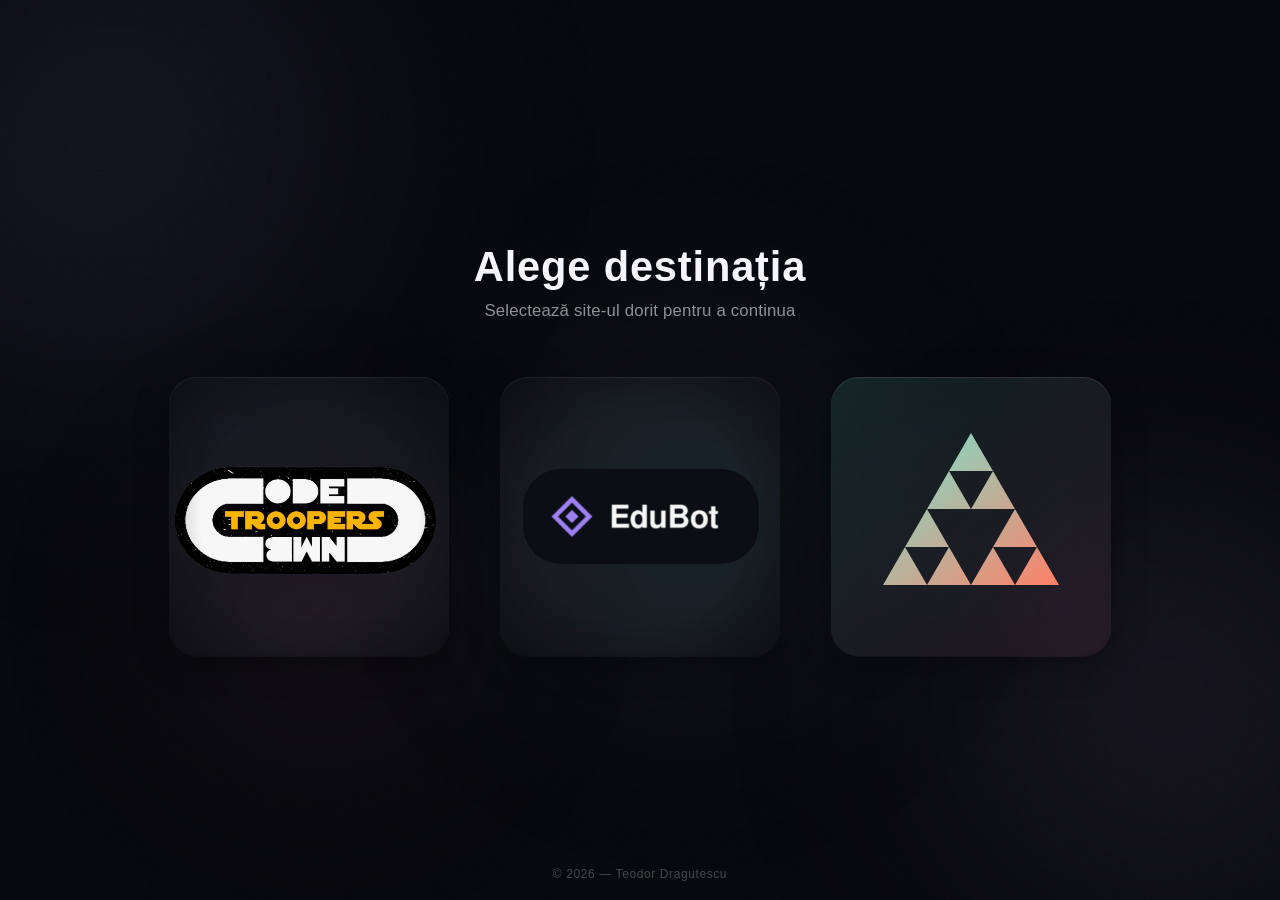
==== commit 03ae330d: "Index" ====
--- a/index.html
+++ b/index.html
@@ -1,534 +1,449 @@
 <!DOCTYPE html>
-
 <html lang="ro">
 <head>
-<meta charset="utf-8"/><meta content="width=device-width, initial-scale=1" name="viewport"/>
-<meta content="Fractalii explicati prin scroll: recursivitate, Pascal, jocul haosului si un zoom Mandelbrot calculat in browser." name="description"/>
-<title>Fractalii: geometrie, recursivitate și aplicații</title>
-<link href="data:," rel="icon"/>
+<meta charset="UTF-8">
+<meta name="viewport" content="width=device-width, initial-scale=1.0">
+<title>Alege site-ul</title>
 <style>
-@font-face{font-family:Lato;src:url("[data-uri]") format('woff2');font-weight:400 600;font-display:swap}@font-face{font-family:Lato;src:url("[data-uri]") format('woff2');font-weight:700 900;font-display:swap}@font-face{font-family:Mono;src:url("[data-uri]") format('woff2');font-weight:100 900;font-display:swap}
-:root{--bg:#080c12;--panel:#0b111a;--ink:#e9eff5;--muted:#8e9baa;--line:#24303e;--coral:#ff795e;--cyan:#78eadc;--max:1600px;--font:'Lato',Arial,sans-serif;--mono:'Mono',Consolas,monospace}*{box-sizing:border-box}html{background:var(--bg);color:var(--ink);scroll-behavior:auto}body{margin:0;font-family:var(--font);-webkit-font-smoothing:antialiased;overflow-x:hidden}::selection{background:var(--coral);color:var(--bg)}p{font-size:clamp(17px,1.3vw,21px);line-height:1.65;margin:0 0 1.1em}h1,h2,h3,p,figure{margin-top:0}h1,h2{font-weight:900;letter-spacing:-.055em;line-height:1.02}h1{font-size:clamp(70px,8.1vw,142px);margin:22px 0 28px}h2{font-size:clamp(47px,5vw,84px);margin:17px 0 30px}h3{font-size:clamp(20px,1.8vw,28px);letter-spacing:-.025em;margin-bottom:15px}em{font-style:normal;color:var(--coral)}a{color:inherit;text-decoration:none;border-bottom:1px solid #68778966;transition:color .2s}a:hover,a:focus-visible{color:var(--cyan);border-color:var(--cyan)}a:focus-visible{outline:2px solid var(--coral);outline-offset:6px}strong{font-weight:700;color:#fff}code,.mono{font-family:var(--mono)}code{color:var(--cyan);font-size:.86em}.eyebrow{font-family:var(--mono);font-size:11px;letter-spacing:.16em;color:var(--cyan);line-height:1.6}.aside{font-size:clamp(15px,1.06vw,17px);color:var(--muted);line-height:1.6}.micro{font-size:11px;line-height:1.6;color:var(--muted)}.cyan{color:var(--cyan)}.orange{color:var(--coral)}.progress{position:fixed;z-index:100;top:0;left:0;width:100%;height:3px;background:#ffffff09}.progress i{display:block;height:100%;width:100%;transform:scaleX(0);transform-origin:left;background:var(--coral)}.masthead{height:81px;position:fixed;left:0;top:0;width:100%;padding:0 4.2%;display:flex;align-items:center;justify-content:space-between;z-index:90;pointer-events:none;background:linear-gradient(#080c12f0,#080c1200)}.brand{font-weight:900;font-size:20px;letter-spacing:-.03em}.brand-slash{margin-left:9px;color:var(--coral)}.mast-meta,#chapter-indicator{font-family:var(--mono);font-size:10px;letter-spacing:.09em;color:var(--muted)}.chapter-rail{position:fixed;bottom:32px;right:20px;display:flex;align-items:center;gap:14px;z-index:80;writing-mode:vertical-rl;font-family:var(--mono);font-size:9px;color:var(--muted);pointer-events:none}.chapter-rail i{height:60px;width:1px;background:var(--line)}.chapter-rail b{font-size:12px;color:var(--coral)}.chapter{height:var(--length,200vh);position:relative}.pin{position:sticky;top:0;height:100vh;height:100svh;max-width:var(--max);margin:0 auto;overflow:hidden}.split{display:grid;grid-template-columns:40% 60%;padding:114px 6.5% 70px 5.2%;gap:18px;align-items:center}.narrative{position:relative;z-index:3;padding-right:35px}.narrative h2{font-size:clamp(44px,4.75vw,76px)}.beats{height:230px;position:relative}.beat{position:absolute;inset:0;opacity:0;visibility:hidden;transform:translateY(16px);pointer-events:none;will-change:opacity,transform}.beat.active{visibility:visible;pointer-events:auto}.beat h3{color:var(--cyan);font-size:24px}.stage{height:min(70vh,750px);height:min(70svh,750px);position:relative;min-width:0}.drawing-stage{border-bottom:1px solid var(--line);background-image:radial-gradient(#8da5b51d .7px,transparent .7px);background-size:26px 26px}.scene-canvas{width:100%;height:100%;display:block}.stage-status{position:absolute;bottom:12px;left:0;right:0;display:flex;justify-content:space-between;gap:15px;font-size:10px;letter-spacing:.035em;color:var(--muted);pointer-events:none}.hero{background:var(--bg)}.hero .pin{max-width:1800px}.hero-canvas{position:absolute;right:-10%;top:2%;width:72%;height:100%;opacity:.93;mask-image:linear-gradient(to right,transparent 0%,#000 16%)}.hero-copy{position:relative;z-index:2;padding:14.2vh 0 0 5.2%;width:66%;pointer-events:none}.hero-copy h1{max-width:850px}.intro{font-size:clamp(17px,1.35vw,23px);color:var(--muted)}.scroll-note{display:flex;align-items:center;gap:15px;font-family:var(--mono);font-size:11px;margin-top:38px;color:var(--ink)}.scroll-line{height:1px;width:50px;background:var(--coral)}.hero-data{position:absolute;right:6%;bottom:8%;display:flex;flex-direction:column;gap:10px;text-align:right;z-index:3;font-size:10px;letter-spacing:.05em}.hero-data strong{font-size:30px;color:var(--cyan);font-weight:400}.hero-data .micro{max-width:265px;letter-spacing:0}.history-stage{height:70vh}.portraits{display:grid;grid-template-columns:1fr 1fr;gap:25px;position:absolute;inset:0;align-content:center;will-change:opacity,transform}.portraits figure{margin:0;min-width:0;opacity:0;transform:translateY(30px)}.portraits img{height:min(21vh,230px);width:100%;object-fit:cover;object-position:50% 25%;filter:grayscale(1);display:block}.portraits figcaption{padding-top:10px}.portraits strong{display:block;font-size:17px}.portraits span{display:block;font-family:var(--mono);font-size:9px;color:var(--muted);margin:7px 0}.portraits a,.ibm-gallery a,figure a{font-size:10px;color:var(--muted)}.ibm-gallery{position:absolute;inset:0;display:grid;grid-template-columns:1.1fr .9fr;gap:22px;align-items:center;opacity:0;visibility:hidden;transform:translateY(30px)}.ibm-gallery figure{margin:0}.ibm-gallery img{width:100%;object-fit:cover;display:block}.ibm-gallery .monitor img{height:53vh;object-position:center}.ibm-gallery .building img{height:36vh}.ibm-gallery figcaption{font-size:12px;line-height:1.8;padding-top:14px;color:var(--muted)}.wide-pin{padding:112px 6.5% 65px 5.2%;display:flex;flex-direction:column;justify-content:center}.wide-heading{display:flex;align-items:center;justify-content:space-between;gap:50px;margin-bottom:24px}.wide-heading h2{margin-bottom:10px}.wide-description{max-width:440px;padding-top:10px}.wide-description p{font-size:18px}.wide-description .aside{font-size:14px}.nature-strip{display:grid;grid-template-columns:repeat(4,1fr);gap:22px}.nature-strip figure{margin:0;min-width:0}.image-crop{overflow:hidden;height:24vh;min-height:150px}.nature-strip img{width:100%;height:100%;object-fit:cover;will-change:transform}.nature-strip figcaption{padding-top:14px}.nature-strip strong{display:block;font-size:20px;margin-bottom:9px}.nature-strip span{display:block;font-size:13px;color:var(--muted);line-height:1.5;margin-bottom:7px}.nature-strip a{font-size:9px}.metrics{display:flex;gap:35px;margin-top:7px;border-top:1px solid var(--line);padding-top:17px}.metrics div{display:flex;flex-direction:column;gap:8px}.metrics .micro{font-size:8px;letter-spacing:.06em}.metrics strong{font-family:var(--mono);font-size:26px;font-weight:400;color:var(--cyan)}.big-number{font-size:54px;font-weight:900;letter-spacing:-.04em;color:var(--coral);line-height:1.1}.big-number span{display:block;font-size:16px;letter-spacing:0;color:var(--muted);font-weight:400;margin-top:10px}.code-pin{padding:105px 6.5% 65px 5.2%;display:flex;flex-direction:column;justify-content:center}.code-heading{display:flex;align-items:center;justify-content:space-between;gap:30px;margin-bottom:15px}.code-heading h2{font-size:43px;margin:0}.code-heading .eyebrow{max-width:220px}.code-layout{display:grid;grid-template-columns:1.55fr .8fr;gap:35px;align-items:center}.code-editor{background:#0c1521;border:1px solid #243344;min-width:0;overflow:hidden}.editor-caption{display:flex;justify-content:space-between;padding:16px 22px;border-bottom:1px solid var(--line);font-size:10px;color:var(--muted)}pre{font-size:clamp(10px,1.02vw,15px);line-height:1.95;margin:15px 0 12px;overflow-x:auto}pre code{font-size:1em;color:var(--ink);font-family:var(--mono)}.code-line{display:inline-block;width:100%;padding:0 14px 0 18px;border-left:2px solid transparent;transition:background .15s,border-color .15s}.code-line i{display:inline-block;min-width:30px;margin-right:12px;color:#5e728a;font-size:.8em;font-style:normal}.code-line b{font-weight:400}.code-line.highlight{background:#78eadc14;border-left-color:var(--cyan)}.code-foot{font-size:10px;color:var(--muted);line-height:1.6;padding:4px 23px 16px;margin:0}.code-result{position:relative;min-width:0}.code-result canvas{height:230px}.code-result>p{font-size:17px;margin-top:16px;min-height:52px}.code-result>.micro{font-size:12px;color:var(--muted);margin-top:16px}.inline-code{font-size:clamp(11px,1.2vw,17px);padding:17px 0;color:var(--cyan);border-top:1px solid var(--line);border-bottom:1px solid var(--line);margin:25px 0;white-space:normal;line-height:1.5}.technical-note{margin-top:25px;font-size:12px;max-width:360px}.mandel .pin{max-width:none}.mandel-canvas{position:absolute;inset:0;height:100%;width:100%}.mandel-shade{position:absolute;inset:0;background:linear-gradient(90deg,#080c12f5 0%,#080c12e0 25%,#080c1280 49%,#080c1200 78%);pointer-events:none}.mandel-copy{position:absolute;left:5.2%;top:16%;width:37%;max-width:560px;z-index:3}.mandel h2{font-size:clamp(48px,5vw,83px)}.mandel .beats{height:250px}.mandel-copy p{font-size:18px}.mandel-copy .aside{font-size:15px}.mandel-formula{font-size:32px;font-family:var(--mono);color:var(--cyan);margin-top:27px}.mandel-formula sub{font-size:.55em}.mandel-data{position:absolute;right:6.2%;bottom:7%;display:flex;flex-direction:column;text-align:right;gap:10px;font-size:11px;text-shadow:0 1px 9px #000}.mandel-data strong{font-size:55px;font-weight:400;color:var(--cyan)}.application-grid{display:grid;grid-template-columns:repeat(3,1fr);gap:26px}.application-grid figure{margin:0;opacity:.55;will-change:opacity,transform}.app-img{height:24vh;min-height:140px;overflow:hidden;background:#101a26}.app-img img{display:block;width:100%;height:100%;object-fit:cover}.application-grid figure:first-child img{object-fit:contain}.application-grid figcaption{padding-top:20px}.application-grid h3{font-size:25px;margin:10px 0 15px}.application-grid p{font-size:14px;line-height:1.65;color:var(--muted);margin-bottom:10px}.application-grid a{font-size:10px}.ending{padding:140px 6.5% 0 5.2%;max-width:var(--max);margin:auto;position:relative;background:radial-gradient(ellipse at 85% 14%,#15313766,transparent 40%)}.ending-intro{max-width:1050px;margin:0 auto 140px}.ending h2{font-size:clamp(53px,6.4vw,105px)}.ending-intro>p:not(.eyebrow){max-width:650px;margin-left:21%}.ending-intro>.aside{font-size:17px}.end-mark{display:block;color:var(--cyan);font-size:32px;margin:50px 0 0 21%}.sources{display:grid;grid-template-columns:.8fr 1.2fr;gap:95px;padding-top:70px;border-top:1px solid var(--line)}.sources h3{font-size:32px}.sources ol{list-style:decimal-leading-zero;margin:0;padding-left:32px;color:var(--muted);font-family:var(--mono);font-size:11px}.sources li{padding:0 0 23px 13px}.sources li a{font-family:var(--font);font-size:16px;color:var(--ink)}.sources li span{display:block;font-family:var(--font);font-size:12px;line-height:1.7;margin-top:7px}.sources>div{position:sticky;top:130px;align-self:start}footer{display:flex;justify-content:space-between;gap:20px;border-top:1px solid var(--line);margin-top:70px;padding:30px 0;font-size:9px;color:var(--muted)}.noscript{position:fixed;bottom:0;background:var(--coral);color:black;padding:18px;z-index:100}body.no-js .chapter{height:auto}body.no-js .pin{position:relative;height:auto;min-height:100vh}body.no-js .beat{position:static;opacity:1;visibility:visible}body.no-js .beats{height:auto}
-@media(min-width:1600px){.split{padding-top:145px}.hero-copy{padding-top:17vh}.beats{height:260px}.stage{max-height:800px}}
-@media(max-height:730px) and (min-width:901px){.masthead{height:60px}.split{padding-top:85px;padding-bottom:45px}.narrative h2{font-size:49px;margin-bottom:19px}.narrative p{font-size:16px}.narrative .aside{font-size:13px}.eyebrow{font-size:10px}.beats{height:190px}.metrics{gap:20px}.metrics strong{font-size:21px}.hero-copy{padding-top:14vh}h1{font-size:85px}.hero-copy .intro{font-size:17px}.scroll-note{margin-top:23px}.wide-pin{padding-top:88px;padding-bottom:40px}.wide-heading{margin-bottom:18px}.wide-heading h2{font-size:46px}.wide-description p{font-size:16px}.wide-description .aside{font-size:13px}.image-crop,.app-img{height:22vh}.application-grid p{font-size:12px}.application-grid h3{font-size:21px}.application-grid figcaption{padding-top:15px}.nature-strip strong{font-size:17px}.code-pin{padding-top:82px;padding-bottom:43px}.code-heading h2{font-size:34px}.code-editor pre{line-height:1.8;margin-top:10px;margin-bottom:6px}.editor-caption{padding:10px 18px}.code-result canvas{height:170px}.code-result>p{font-size:15px}.code-result>.micro{font-size:11px}.code-foot{font-size:9px}.mandel h2{font-size:58px}.mandel-copy{top:14%}.mandel-copy p{font-size:16px}.mandel-copy .aside{font-size:13px}}
-@media(max-width:1100px) and (min-width:901px){.split{grid-template-columns:43% 57%}.narrative{padding-right:18px}.narrative h2{font-size:49px}.narrative p{font-size:17px}.narrative .aside{font-size:14px}.beats{height:250px}.code-layout{gap:22px}.code-editor pre{font-size:10px}.stage-status{font-size:8px}.portraits span{font-size:8px}.portraits strong{font-size:14px}.wide-description{max-width:380px}}
-@media(max-width:900px){.desktop-only{display:none}.masthead{height:62px;padding:0 23px}.brand{font-size:18px}.mast-meta{font-size:8px;max-width:130px;line-height:1.7}.chapter-rail{display:none}#chapter-indicator{font-size:9px}.pin{height:100svh}.split{display:flex;flex-direction:column;justify-content:flex-start;align-items:stretch;padding:88px 25px 40px;gap:14px}.narrative{padding:0;flex:none}.narrative h2{font-size:clamp(36px,7.8vw,57px);line-height:1.02;margin:10px 0 15px}.narrative h2 br{display:none}.narrative .eyebrow{font-size:9px;margin-bottom:5px}.narrative p{font-size:16px;line-height:1.55;margin-bottom:.8em}.narrative .aside{font-size:13px;line-height:1.5}.beats{height:160px}.stage{flex:1;min-height:0;height:auto;max-height:52svh}.hero-copy{width:100%;padding:17vh 24px 0}.hero-copy h1{font-size:clamp(62px,13vw,95px);margin:15px 0 25px;max-width:710px}.hero-copy .intro{font-size:16px}.hero-copy .eyebrow{font-size:9px}.hero-canvas{width:110%;height:70%;top:33%;right:-32%;opacity:.65;mask-image:linear-gradient(120deg,transparent,#000 55%)}.hero-data{right:26px;bottom:6%;font-size:8px}.hero-data strong{font-size:25px}.hero-data .micro{font-size:9px;max-width:190px}.scroll-note{font-size:9px;margin-top:28px}.history .stage{max-height:55svh}.portraits{gap:16px}.portraits img{height:16svh;max-height:190px;object-position:center 25%}.portraits strong{font-size:13px}.portraits span{font-size:7px;line-height:1.6;margin:4px 0}.portraits a{font-size:8px}.portraits figcaption{padding-top:7px}.ibm-gallery{gap:15px}.ibm-gallery .monitor img{height:35svh}.ibm-gallery .building img{height:26svh}.ibm-gallery figcaption{font-size:10px}.ibm-gallery a{font-size:8px}.wide-pin{padding:85px 25px 35px;justify-content:flex-start}.wide-heading{display:block;margin-bottom:15px}.wide-heading h2{font-size:42px;margin:10px 0 15px}.wide-heading h2 br{display:none}.wide-description{max-width:none;padding-top:0}.wide-description p,.wide-description{font-size:15px;line-height:1.5}.wide-description .aside{font-size:12px;margin-bottom:0}.nature-strip{grid-template-columns:repeat(2,1fr);gap:18px 14px;flex:1;min-height:0}.image-crop{height:15svh;min-height:85px;max-height:150px}.nature-strip figcaption{padding-top:7px}.nature-strip strong{font-size:15px;margin-bottom:4px}.nature-strip span{font-size:10px;line-height:1.4;margin-bottom:3px}.nature-strip a{font-size:8px}.stage-status{font-size:8px;bottom:8px}.metrics{padding-top:9px;gap:24px;margin-top:0}.metrics strong{font-size:19px}.metrics .micro{font-size:6px;letter-spacing:.02em}.metrics div{gap:4px}.big-number{font-size:38px!important}.big-number span{font-size:12px;margin-top:3px}.inline-code{margin:10px 0;padding:10px 0;font-size:12px}.technical-note{font-size:10px!important;max-width:none;margin-top:10px}.code-pin{padding:80px 23px 30px;justify-content:flex-start}.code-heading{display:block;margin-bottom:13px}.code-heading h2{font-size:36px;margin-top:7px}.code-heading h2 br{display:none}.code-heading .eyebrow{font-size:8px;max-width:none}.code-layout{display:flex;flex-direction:column;gap:12px;align-items:stretch;min-height:0;flex:1}.editor-caption{font-size:8px;padding:9px 12px}.code-editor{flex:none}.code-editor pre{font-size:clamp(7px,1.65vw,12px);line-height:1.6;margin:7px 0 4px}.code-line{padding-left:8px;padding-right:5px}.code-line i{min-width:16px;margin-right:6px}.code-foot{font-size:8px;padding:4px 12px 10px;line-height:1.5}.code-result{flex:1;min-height:0;display:grid;grid-template-columns:43% 57%;align-content:start;align-items:center;gap:0 14px}.code-result canvas{height:130px;grid-row:span 2}.code-result>p{font-size:12px;min-height:0;margin:0 0 8px}.code-result>.micro{font-size:9px;line-height:1.5;margin:0}.mandel-copy{top:14%;left:25px;width:calc(100% - 50px);max-width:550px}.mandel h2{font-size:clamp(49px,9.8vw,78px);margin-bottom:26px}.mandel-copy p{font-size:16px;max-width:340px}.mandel-copy .aside{font-size:13px;max-width:330px}.mandel-shade{background:linear-gradient(180deg,#080c12f0,#080c12c0 40%,#080c1250 70%,#080c1200)}.mandel-formula{font-size:25px}.mandel-data{bottom:5%;right:25px;font-size:8px}.mandel-data strong{font-size:38px}.mandel-data .micro{font-size:8px}.application-grid{grid-template-columns:1fr;gap:15px;flex:1;min-height:0}.application-grid figure{display:grid;grid-template-columns:32% 68%;gap:13px;align-items:start}.app-img{height:15svh;min-height:90px;max-height:150px}.application-grid figcaption{padding:0 10px 0 0}.application-grid .micro{font-size:7px}.application-grid h3{font-size:17px;margin:3px 0 6px}.application-grid p{font-size:11px;line-height:1.45;margin-bottom:3px}.application-grid a{font-size:8px}.applications .wide-heading{margin-bottom:18px}.applications .wide-description{max-width:600px;font-size:13px}.ending{padding:100px 25px 0}.ending h2{font-size:clamp(43px,8.5vw,67px)}.ending-intro{margin-bottom:75px}.ending-intro>p:not(.eyebrow){margin-left:0;font-size:17px}.ending-intro>.aside{font-size:14px!important}.end-mark{font-size:26px;margin:30px 0 0}.sources{grid-template-columns:1fr;gap:30px;padding-top:35px}.sources>div{position:static}.sources h3{font-size:27px}.sources .aside{font-size:14px}.sources li a{font-size:14px}.sources li span{font-size:11px}.sources li{padding-bottom:20px}footer{font-size:8px;line-height:1.7;display:block;margin-top:35px}footer span{display:block;margin-top:7px}}
-@media(max-height:700px) and (max-width:900px){.split{padding-top:74px;padding-bottom:20px;gap:4px}.narrative h2{font-size:32px;margin-bottom:11px}.narrative p{font-size:14px}.narrative .aside{font-size:11px}.beats{height:141px}.stage-status{font-size:7px}.hero-copy{padding-top:17vh}.hero-copy h1{font-size:58px}.hero-copy .intro{font-size:14px}.hero-data{bottom:4%}.scroll-note{margin-top:20px}.wide-pin{padding-top:72px;padding-bottom:24px}.wide-heading h2{font-size:32px}.wide-description p{font-size:12px}.wide-description .aside{font-size:10px}.image-crop{height:14vh;min-height:65px}.nature-strip strong{font-size:13px}.nature-strip span{font-size:9px}.code-pin{padding-top:74px;padding-bottom:20px}.code-heading h2{font-size:28px}.code-heading{margin-bottom:8px}.code-result canvas{height:95px}.code-result>.micro{font-size:8px}.code-editor pre{line-height:1.45}.mandel h2{font-size:45px}.mandel-copy p{font-size:14px}.mandel-copy .aside{font-size:12px}.app-img{min-height:65px;height:13vh}.application-grid h3{font-size:14px}.application-grid p{font-size:10px}.application-grid a{font-size:7px}.application-grid{gap:10px}}
-@media(prefers-reduced-motion:reduce){*{scroll-behavior:auto!important;transition:none!important}.beat{transform:none!important;will-change:auto}.scene-canvas{will-change:auto}}
-@media print{.masthead,.chapter-rail,.progress{display:none}.chapter{height:auto}.pin{position:relative;height:auto;min-height:600px;overflow:visible;break-after:page}.beat{position:relative;opacity:1!important;visibility:visible!important;transform:none!important}.beats{height:auto}.ending{padding-top:70px}body{print-color-adjust:exact}}
-/* Text blocks keep their intrinsic height; scroll changes never clip the explanation. */
-.beat{bottom:auto}
-.portraits{grid-template-rows:minmax(0,1fr) minmax(0,1fr);align-content:stretch}
-.portraits figure{display:flex;flex-direction:column;min-height:0}
-.portraits img{height:0;min-height:0;flex:1}
-.portraits figcaption{flex:none}
-
-.narrative .big-number{font-size:54px}.narrative .technical-note{font-size:12px;line-height:1.65}
-@media(max-width:900px){.narrative .technical-note{font-size:10px;line-height:1.5}}
-@media(max-width:900px){.code-editor pre{font-size:11px;line-height:1.65}.code-line{white-space:pre-wrap;overflow-wrap:anywhere}.code-foot{font-size:9px}.code-result>p{font-size:14px}.code-result>.micro{font-size:10px}.code-result canvas{height:155px}}
-@media(max-height:700px) and (max-width:900px){.code-editor pre{font-size:9px;line-height:1.45}.code-result>p{font-size:11px}.code-result>.micro{font-size:8px}.code-result canvas{height:100px}}
-/* Expanded C++ walkthrough and antenna chapter. */
-.code-pane{display:none}.code-pane.active{display:block}
-.code-heading .eyebrow{max-width:360px}
-.code-numeric{font-size:11px;color:var(--coral);line-height:1.7;border-top:1px solid var(--line);padding-top:14px;margin-top:12px}
-.code-result>p{min-height:0}.code-result>.micro{font-size:12px;line-height:1.65}
-.code-editor pre{font-size:clamp(10px,.94vw,14px);line-height:1.8}
-.antenna-chapter .beats{height:300px}.antenna-chapter .narrative h2{font-size:clamp(42px,4.2vw,68px)}
-.antenna-chapter .beat h3{font-size:21px;color:var(--cyan)}
-.antenna-chapter .beat p{font-size:18px;line-height:1.6}.antenna-chapter .beat .aside{font-size:14px}
-.antenna-chapter .inline-code{font-size:13px;margin:16px 0;padding:12px 0}
-.antenna-note{position:absolute;bottom:37px;left:0;right:0;margin:0;color:var(--muted);font-size:10px;line-height:1.5;max-width:95%}
-.mandel-cpp{font-size:12px;line-height:1.5;color:var(--cyan);margin:10px 0 14px;white-space:pre-wrap;overflow-wrap:anywhere}
-[data-scene="build"] .narrative h2,[data-scene="pascal"] .narrative h2{font-size:clamp(42px,4.2vw,67px)}
-@media(max-height:730px) and (min-width:901px){.antenna-chapter .narrative h2{font-size:44px}.antenna-chapter .beat p{font-size:15px}.antenna-chapter .beat .aside{font-size:12px}.antenna-chapter .beats{height:265px}.antenna-chapter .beat h3{font-size:18px}.code-result>.micro{font-size:10px}.code-numeric{font-size:10px}.mandel-cpp{font-size:10px;line-height:1.4}.mandel h2{font-size:49px}.code-editor pre{font-size:11px;line-height:1.65}}
-@media(max-width:900px){.code-result{grid-template-columns:38% 62%;gap:0 10px}.code-numeric{font-size:9px;grid-column:1/-1;margin-top:6px;padding-top:8px}.code-result>.micro{font-size:10px;line-height:1.5}.code-editor pre{font-size:10px;line-height:1.65}.antenna-chapter .narrative h2,[data-scene="build"] .narrative h2,[data-scene="pascal"] .narrative h2{font-size:36px}.antenna-chapter .beat p{font-size:15px}.antenna-chapter .beat .aside{font-size:12px}.antenna-chapter .beat h3{font-size:18px;margin-bottom:10px}.antenna-chapter .inline-code{font-size:11px;margin:9px 0;padding:8px 0}.antenna-note{font-size:9px;bottom:32px}.antenna-chapter .beats{height:230px}.mandel-cpp{font-size:11px}.mandel h2{font-size:46px}}
-@media(max-height:700px) and (max-width:900px){.antenna-chapter .narrative h2,[data-scene="build"] .narrative h2,[data-scene="pascal"] .narrative h2{font-size:30px}.antenna-chapter .beat p{font-size:13px}.antenna-chapter .beat .aside{font-size:10px}.antenna-chapter .beat h3{font-size:15px}.code-editor pre{font-size:8.3px;line-height:1.4}.code-result>.micro{font-size:8px}.code-numeric{font-size:8px}.mandel-cpp{font-size:9px}.mandel h2{font-size:39px}}
-.cpp-downloads{padding:42px 0 50px;border-top:1px solid var(--line);max-width:1050px;margin:0 auto}
-.cpp-downloads h3{font-size:27px}.cpp-downloads>p{max-width:650px}.cpp-downloads ul{list-style:none;padding:0;margin:28px 0}.cpp-downloads li{margin:14px 0;font-size:16px}
-.compile-command{font:13px/1.8 var(--mono);color:var(--cyan);white-space:pre-wrap;overflow-wrap:anywhere;padding-top:16px}
-@media(max-width:900px){.cpp-downloads{padding:30px 0}.cpp-downloads h3{font-size:24px}.cpp-downloads li{font-size:13px}.compile-command{font-size:10px}}
-
+  :root {
+    --glass-bg: rgba(255, 255, 255, 0.06);
+    --glass-border: rgba(255, 255, 255, 0.18);
+    --glass-highlight: rgba(255, 255, 255, 0.35);
+  }
+
+  * {
+    margin: 0;
+    padding: 0;
+    box-sizing: border-box;
+  }
+
+  html, body {
+    height: 100%;
+    width: 100%;
+    overflow: hidden;
+  }
+
+  body {
+    font-family: -apple-system, BlinkMacSystemFont, 'Segoe UI', Roboto, sans-serif;
+    background: #05060a;
+    position: relative;
+    display: flex;
+    align-items: center;
+    justify-content: center;
+  }
+
+  /* Animated liquid background */
+  .bg {
+    position: fixed;
+    inset: 0;
+    z-index: 0;
+    overflow: hidden;
+    background: #05060a;
+  }
+
+  .blob {
+    position: absolute;
+    border-radius: 50%;
+    filter: blur(110px);
+    opacity: 0.22;
+    will-change: transform;
+  }
+
+  .blob.b1 {
+    width: 50vw;
+    height: 50vw;
+    background: radial-gradient(circle at 30% 30%, #4a5b8c, transparent 70%);
+    top: -10%;
+    left: -10%;
+    animation: float1 26s ease-in-out infinite;
+  }
+
+  .blob.b2 {
+    width: 45vw;
+    height: 45vw;
+    background: radial-gradient(circle at 60% 40%, #6a5b8c, transparent 70%);
+    bottom: -15%;
+    right: -10%;
+    animation: float2 32s ease-in-out infinite;
+  }
+
+  .blob.b3 {
+    width: 38vw;
+    height: 38vw;
+    background: radial-gradient(circle at 50% 50%, #4a7a7a, transparent 70%);
+    top: 30%;
+    left: 35%;
+    animation: float3 38s ease-in-out infinite;
+  }
+
+  .blob.b4 {
+    width: 30vw;
+    height: 30vw;
+    background: radial-gradient(circle at 50% 50%, #7a4a5e, transparent 70%);
+    bottom: 10%;
+    left: 10%;
+    animation: float4 30s ease-in-out infinite;
+  }
+
+  @keyframes float1 {
+    0%, 100% { transform: translate(0, 0) scale(1); }
+    33%      { transform: translate(15vw, 10vh) scale(1.15); }
+    66%      { transform: translate(5vw, 20vh) scale(0.9); }
+  }
+
+  @keyframes float2 {
+    0%, 100% { transform: translate(0, 0) scale(1); }
+    33%      { transform: translate(-12vw, -8vh) scale(0.9); }
+    66%      { transform: translate(-20vw, 5vh) scale(1.2); }
+  }
+
+  @keyframes float3 {
+    0%, 100% { transform: translate(0, 0) scale(1); }
+    50%      { transform: translate(-18vw, 12vh) scale(1.25); }
+  }
+
+  @keyframes float4 {
+    0%, 100% { transform: translate(0, 0) scale(1); }
+    50%      { transform: translate(10vw, -15vh) scale(1.1); }
+  }
+
+  .noise {
+    position: absolute;
+    inset: 0;
+    background-image: url("data:image/svg+xml,%3Csvg xmlns='http://www.w3.org/2000/svg' width='100' height='100'%3E%3Cfilter id='n' x='0' y='0'%3E%3CfeTurbulence type='fractalNoise' baseFrequency='0.9' numOctaves='2' stitchTiles='stitch'/%3E%3C/filter%3E%3Crect width='100%25' height='100%25' filter='url(%23n)' opacity='0.04'/%3E%3C/svg%3E");
+    pointer-events: none;
+  }
+
+  /* Main content */
+  .stage {
+    position: relative;
+    z-index: 1;
+    display: flex;
+    flex-direction: column;
+    align-items: center;
+    gap: 3.5rem;
+    padding: 2rem;
+    width: 100%;
+    height: 100%;
+    justify-content: center;
+  }
+
+  .heading {
+    text-align: center;
+    color: #f5f5fa;
+    animation: fadeDown 1s ease forwards;
+    opacity: 0;
+  }
+
+  .heading h1 {
+    font-size: clamp(1.6rem, 4vw, 2.6rem);
+    font-weight: 600;
+    letter-spacing: 0.02em;
+    margin-bottom: 0.6rem;
+  }
+
+  .heading p {
+    font-size: clamp(0.9rem, 2vw, 1.05rem);
+    color: rgba(255, 255, 255, 0.55);
+    letter-spacing: 0.01em;
+  }
+
+  @keyframes fadeDown {
+    from { opacity: 0; transform: translateY(-24px); }
+    to   { opacity: 1; transform: translateY(0); }
+  }
+
+  .choices {
+    display: flex;
+    gap: clamp(1.5rem, 4vw, 4rem);
+    flex-wrap: wrap;
+    justify-content: center;
+    align-items: center;
+  }
+
+  .site-btn {
+    appearance: none;
+    border: none;
+    background: var(--glass-bg);
+    backdrop-filter: blur(22px) saturate(160%);
+    -webkit-backdrop-filter: blur(22px) saturate(160%);
+    border-radius: 28px;
+    width: clamp(180px, 22vw, 280px);
+    height: clamp(180px, 22vw, 280px);
+    display: flex;
+    align-items: center;
+    justify-content: center;
+    cursor: pointer;
+    position: relative;
+    overflow: hidden;
+    opacity: 0;
+    transform: translateY(30px);
+    animation: fadeUp 0.9s ease forwards;
+    transition: transform 0.45s cubic-bezier(.2,.8,.2,1), box-shadow 0.45s ease, background 0.45s ease;
+    box-shadow:
+      0 8px 32px rgba(0, 0, 0, 0.35),
+      inset 0 1px 1px rgba(255, 255, 255, 0.12),
+      inset 0 -1px 1px rgba(0, 0, 0, 0.2);
+  }
+
+  .site-btn:nth-child(1) { animation-delay: 0.25s; }
+  .site-btn:nth-child(2) { animation-delay: 0.45s;}
+
+
+  @keyframes fadeUp {
+    from { opacity: 0; transform: translateY(30px); }
+    to   { opacity: 1; transform: translateY(0); }
+  }
+
+  /* Liquid glass sheen */
+  .site-btn::before {
+    content: "";
+    position: absolute;
+    top: -50%;
+    left: -50%;
+    width: 200%;
+    height: 200%;
+    background: linear-gradient(
+      120deg,
+      transparent 30%,
+      rgba(255, 255, 255, 0.18) 48%,
+      rgba(255, 255, 255, 0.05) 52%,
+      transparent 70%
+    );
+    transform: translateX(-100%) rotate(8deg);
+    transition: transform 0.9s ease;
+    pointer-events: none;
+  }
+
+  .site-btn:hover::before {
+    transform: translateX(40%) rotate(8deg);
+  }
+
+  .site-btn:hover {
+    transform: translateY(-8px) scale(1.04);
+    background: rgba(255, 255, 255, 0.09);
+    box-shadow:
+      0 16px 48px rgba(0, 0, 0, 0.45),
+      0 0 40px rgba(120, 160, 255, 0.18),
+      inset 0 1px 1px rgba(255, 255, 255, 0.18),
+      inset 0 -1px 1px rgba(0, 0, 0, 0.25);
+  }
+
+  .site-btn:active {
+    transform: translateY(-2px) scale(0.98);
+  }
+
+  .site-btn:focus-visible {
+    outline: 2px solid rgba(150, 190, 255, 0.8);
+    outline-offset: 4px;
+  }
+
+  .site-btn img {
+    width: 100%;
+    height: 100%;
+    object-fit: cover;
+    border-radius: 28px;
+    display: block;
+    pointer-events: none;
+    transition: filter 0.45s ease, transform 0.45s ease;
+    filter: saturate(1.05) brightness(0.97);
+  }
+
+  .site-btn:hover img {
+    filter: saturate(1.15) brightness(1.05);
+    transform: scale(1.03);
+  }
+
+  /* subtle edge fade on images so they blend with glass */
+  .site-btn .img-wrap {
+    position: absolute;
+    inset: 0;
+    border-radius: 28px;
+    overflow: hidden;
+  }
+
+  .img-wrap::after {
+    content: "";
+    position: absolute;
+    inset: 0;
+    background: radial-gradient(circle at center, transparent 55%, rgba(5, 6, 10, 0.55) 100%);
+    pointer-events: none;
+  }
+
+  .site-label {
+    position: absolute;
+    bottom: 14px;
+    left: 50%;
+    transform: translateX(-50%);
+    color: #fff;
+    font-size: 0.85rem;
+    font-weight: 500;
+    letter-spacing: 0.08em;
+    text-transform: uppercase;
+    text-shadow: 0 2px 12px rgba(0,0,0,0.6);
+    opacity: 0;
+    transition: opacity 0.4s ease;
+    pointer-events: none;
+    white-space: nowrap;
+  }
+
+  .site-btn:hover .site-label {
+    opacity: 0.9;
+  }
+
+  footer {
+    position: absolute;
+    bottom: 1.2rem;
+    left: 0;
+    right: 0;
+    text-align: center;
+    color: rgba(255, 255, 255, 0.25);
+    font-size: 0.75rem;
+    letter-spacing: 0.05em;
+    z-index: 1;
+  }
+
+  /* ── MOBILE ─────────────────────────────────────────── */
+  @media (max-width: 600px) {
+    .stage {
+      gap: 2rem;
+      padding: 1.2rem 1rem;
+      justify-content: center;
+    }
+
+    .heading {
+      margin-top: 0;        /* nu mai împinge textul în sus */
+    }
+
+    .heading h1 {
+      font-size: 1.35rem;
+    }
+
+    .heading p {
+      font-size: 0.82rem;
+    }
+
+    .choices {
+      flex-direction: row;  /* side-by-side pe telefon */
+      gap: 1.1rem;
+      flex-wrap: nowrap;
+    }
+
+    .site-btn {
+      width: 38vw;
+      height: 38vw;
+      max-width: 160px;
+      max-height: 160px;
+      border-radius: 20px;
+    }
+
+    .site-btn .img-wrap,
+    .site-btn img {
+      border-radius: 20px;
+    }
+
+    /* Pe telefon afișăm label-ul mereu, nu doar la hover */
+    .site-label {
+      opacity: 0.85;
+      font-size: 0.7rem;
+      bottom: 10px;
+    }
+
+    footer {
+      font-size: 0.68rem;
+      bottom: 0.8rem;
+    }
+  }
+
+  /* Telefoane foarte mici (< 360px) */
+  @media (max-width: 360px) {
+    .site-btn {
+      width: 40vw;
+      height: 40vw;
+    }
+
+    .heading h1 {
+      font-size: 1.15rem;
+    }
+  }
+
+  @media (prefers-reduced-motion: reduce) {
+    .blob { animation: none; }
+    .site-btn, .heading { animation: none; opacity: 1; transform: none; }
+    .site-btn::before { transition: none; }
+  }
+
+  /* A treia destinație: proiectul cu fractali. */
+  .site-btn:nth-child(3) { animation-delay: 0.65s; }
+  a.site-btn { text-decoration: none; }
+  .fractal-art { width: 100%; height: 100%; padding: 10%; }
+  .fractal-btn { background: linear-gradient(145deg, rgba(117,228,207,.12), rgba(255,128,104,.08)); }
+  .site-btn:focus-visible .site-label { opacity: .95; }
+  @media (max-width: 600px) {
+    html, body { height: auto; min-height: 100%; overflow-x: hidden; overflow-y: auto; }
+    .stage { min-height: 100svh; height: auto; padding-bottom: 4rem; }
+    .choices { flex-wrap: wrap; max-width: 380px; }
+    .site-btn { flex-shrink: 0; }
+    footer { position: fixed; pointer-events: none; }
+  }
 </style>
-<!-- Font licenses: Format: https://www.debian.org/doc/packaging-manuals/copyright-format/1.0/
-Upstream-Name: lato
-Source: http://www.latofonts.com
-
-Files: *
-Copyright: (c) 2010-2011, Łukasz Dziedzic 
-License: OFL-1.1
- PREAMBLE
-  The goals of the Open Font License (OFL) are to stimulate worldwide
- development of collaborative font projects, to support the font creation
- efforts of academic and linguistic communities, and to provide a free and
- open framework in which fonts may be shared and improved in partnership
- with others.
- .
- The OFL allows the licensed fonts to be used, studied, modified and
- redistributed freely as long as they are not sold by themselves. The
- fonts, including any derivative works, can be bundled, embedded, 
- redistributed and/or sold with any software provided that any reserved
- names are not used by derivative works. The fonts and derivatives,
- however, cannot be released under any other type of license. The
- requirement for fonts to remain under this license does not apply
- to any document created using the fonts or their derivatives.
- .
- DEFINITIONS
- "Font Software" refers to the set of files released by the Copyright
- Holder(s) under this license and clearly marked as such. This may
- include source files, build scripts and documentation.
- .
- "Reserved Font Name" refers to any names specified as such after the
- copyright statement(s).
- .
- "Original Version" refers to the collection of Font Software components as
- distributed by the Copyright Holder(s).
- .
- "Modified Version" refers to any derivative made by adding to, deleting,
- or substituting — in part or in whole — any of the components of the
- Original Version, by changing formats or by porting the Font Software to a
- new environment.
- .
- "Author" refers to any designer, engineer, programmer, technical
- writer or other person who contributed to the Font Software.
- .
- PERMISSION & CONDITIONS
-  Permission is hereby granted, free of charge, to any person obtaining
- a copy of the Font Software, to use, study, copy, merge, embed, modify,
- redistribute, and sell modified and unmodified copies of the Font
- Software, subject to the following conditions:
- .
- 1) Neither the Font Software nor any of its individual components,
-    in Original or Modified Versions, may be sold by itself.
- .
- 2) Original or Modified Versions of the Font Software may be bundled,
-    redistributed and/or sold with any software, provided that each copy
-    contains the above copyright notice and this license. These can be
-    included either as stand-alone text files, human-readable headers or
-    in the appropriate machine-readable metadata fields within text or
-    binary files as long as those fields can be easily viewed by the user.
- .
- 3) No Modified Version of the Font Software may use the Reserved Font
-    Name(s) unless explicit written permission is granted by the corresponding
-    Copyright Holder. This restriction only applies to the primary font
-    name as presented to the users.
- .
- 4) The name(s) of the Copyright Holder(s) or the Author(s) of the Font
-    Software shall not be used to promote, endorse or advertise any
-    Modified Version, except to acknowledge the contribution(s) of the
-    Copyright Holder(s) and the Author(s) or with their explicit written
-    permission.
- .
- 5) The Font Software, modified or unmodified, in part or in whole,
-    must be distributed entirely under this license, and must not be
-    distributed under any other license. The requirement for fonts to
-    remain under this license does not apply to any document created
-    using the Font Software.
- .
- TERMINATION
-  This license becomes null and void if any of the above conditions are
- not met.
- .
- DISCLAIMER
-  THE FONT SOFTWARE IS PROVIDED "AS IS", WITHOUT WARRANTY OF ANY KIND,
- EXPRESS OR IMPLIED, INCLUDING BUT NOT LIMITED TO ANY WARRANTIES OF
- MERCHANTABILITY, FITNESS FOR A PARTICULAR PURPOSE AND NONINFRINGEMENT
- OF COPYRIGHT, PATENT, TRADEMARK, OR OTHER RIGHT. IN NO EVENT SHALL THE
- COPYRIGHT HOLDER BE LIABLE FOR ANY CLAIM, DAMAGES OR OTHER LIABILITY,
- INCLUDING ANY GENERAL, SPECIAL, INDIRECT, INCIDENTAL, OR CONSEQUENTIAL
- DAMAGES, WHETHER IN AN ACTION OF CONTRACT, TORT OR OTHERWISE, ARISING
- FROM, OUT OF THE USE OR INABILITY TO USE THE FONT SOFTWARE OR FROM
- OTHER DEALINGS IN THE FONT SOFTWARE. 
-
-Files: debian/*
-Copyright: 2012 Vasudev Kamath <kamathvasudev@gmail.com>
-License: GPL-2+
- This package is free software; you can redistribute it and/or modify
- it under the terms of the GNU General Public License as published by
- the Free Software Foundation; either version 2 of the License, or
- (at your option) any later version.
- .
- This package is distributed in the hope that it will be useful,
- but WITHOUT ANY WARRANTY; without even the implied warranty of
- MERCHANTABILITY or FITNESS FOR A PARTICULAR PURPOSE.  See the
- GNU General Public License for more details.
- .
- You should have received a copy of the GNU General Public License
- along with this program. If not, see <http://www.gnu.org/licenses/>
- .
- On Debian systems, the complete text of the GNU General
- Public License version 2 can be found in "/usr/share/common-licenses/GPL-2".
-
-Format: https://www.debian.org/doc/packaging-manuals/copyright-format/1.0/
-Upstream-Name: DejaVu fonts
-Upstream-Author: Stepan Roh <src@users.sourceforge.net> (original author),
-                  see /usr/share/doc/fonts-dejavu-core/AUTHORS for full list
-Source: https://dejavu-fonts.github.io/
-
-Files: *
-Copyright: Copyright (c) 2003 by Bitstream, Inc. All Rights Reserved. 
- Bitstream Vera is a trademark of Bitstream, Inc.
- DejaVu changes are in public domain.
-License: bitstream-vera
- Permission is hereby granted, free of charge, to any person obtaining a copy
- of the fonts accompanying this license ("Fonts") and associated
- documentation files (the "Font Software"), to reproduce and distribute the
- Font Software, including without limitation the rights to use, copy, merge,
- publish, distribute, and/or sell copies of the Font Software, and to permit
- persons to whom the Font Software is furnished to do so, subject to the
- following conditions:
- .
- The above copyright and trademark notices and this permission notice shall
- be included in all copies of one or more of the Font Software typefaces.
- .
- The Font Software may be modified, altered, or added to, and in particular
- the designs of glyphs or characters in the Fonts may be modified and
- additional glyphs or characters may be added to the Fonts, only if the fonts
- are renamed to names not containing either the words "Bitstream" or the word
- "Vera".
- .
- This License becomes null and void to the extent applicable to Fonts or Font
- Software that has been modified and is distributed under the "Bitstream
- Vera" names.
- .
- The Font Software may be sold as part of a larger software package but no
- copy of one or more of the Font Software typefaces may be sold by itself.
- .
- THE FONT SOFTWARE IS PROVIDED "AS IS", WITHOUT WARRANTY OF ANY KIND, EXPRESS
- OR IMPLIED, INCLUDING BUT NOT LIMITED TO ANY WARRANTIES OF MERCHANTABILITY,
- FITNESS FOR A PARTICULAR PURPOSE AND NONINFRINGEMENT OF COPYRIGHT, PATENT,
- TRADEMARK, OR OTHER RIGHT. IN NO EVENT SHALL BITSTREAM OR THE GNOME
- FOUNDATION BE LIABLE FOR ANY CLAIM, DAMAGES OR OTHER LIABILITY, INCLUDING
- ANY GENERAL, SPECIAL, INDIRECT, INCIDENTAL, OR CONSEQUENTIAL DAMAGES,
- WHETHER IN AN ACTION OF CONTRACT, TORT OR OTHERWISE, ARISING FROM, OUT OF
- THE USE OR INABILITY TO USE THE FONT SOFTWARE OR FROM OTHER DEALINGS IN THE
- FONT SOFTWARE.
- .
- Except as contained in this notice, the names of Gnome, the Gnome
- Foundation, and Bitstream Inc., shall not be used in advertising or
- otherwise to promote the sale, use or other dealings in this Font Software
- without prior written authorization from the Gnome Foundation or Bitstream
- Inc., respectively. For further information, contact: fonts at gnome dot
- org.
-
-Files: debian/*
-Copyright: (C) 2005-2006 Peter Cernak <pce@users.sourceforge.net> 
-           (C) 2006-2011 Davide Viti <zinosat@tiscali.it>
-           (C) 2011-2013 Christian Perrier <bubulle@debian.org>
-           (C) 2013 Fabian Greffrath <fabian+debian@greffrath.com>
-License: GPL-2+
- This program is free software; you can redistribute it
- and/or modify it under the terms of the GNU General Public
- License as published by the Free Software Foundation; either
- version 2 of the License, or (at your option) any later
- version.
- .
- This program is distributed in the hope that it will be
- useful, but WITHOUT ANY WARRANTY; without even the implied
- warranty of MERCHANTABILITY or FITNESS FOR A PARTICULAR
- PURPOSE.  See the GNU General Public License for more
- details.
- .
- You should have received a copy of the GNU General Public
- License along with this package; if not, write to the Free
- Software Foundation, Inc., 51 Franklin St, Fifth Floor,
- Boston, MA  02110-1301 USA
- .
- On Debian systems, the full text of the GNU General Public
- License version 2 can be found in the file
- /usr/share/common-licenses/GPL-2'.
- -->
 </head>
 <body>
-<div aria-hidden="true" class="progress"><i id="progress-fill"></i></div>
-<header class="masthead"><span class="brand">FRACTAL<span class="brand-slash">/</span></span><span class="mast-meta">FRACTALI <span class="desktop-only">/ INFORMATICĂ, CLASA A XI-A</span></span><span id="chapter-indicator">01 / 13</span></header>
-<div aria-hidden="true" class="chapter-rail"><span id="rail-title">Introducere</span><i></i><b id="rail-num">01</b></div>
-<main>
-<section class="chapter hero" data-scene="hero" data-title="Fractali și recursivitate" id="hero" style="--length:190vh">
-<div class="pin">
-<canvas aria-label="Triunghiul lui Sierpiński, desenat din nou la fiecare nivel de zoom" class="scene-canvas hero-canvas" id="hero-canvas"></canvas>
-<div class="hero-copy"><p class="eyebrow">PROIECT DE INFORMATICĂ</p><h1>Fractalii<br/> și algoritmii<br/> <em>recursivi</em></h1><p class="intro">Construcții geometrice, exemple C++ și aplicații în telecomunicații.</p><p class="scroll-note"><span class="scroll-line"></span> Derulează pentru a urmări etapele.</p></div>
-<div class="hero-data mono"><span>SIERPIŃSKI / ZOOM ÎN TIMP REAL</span><strong id="hero-zoom">1.0×</strong><span class="micro">Modelele animate sunt calculate în browser.</span></div>
-</div>
-</section>
-<section class="chapter history" data-scene="history" data-title="Istoria fractalilor" id="history" style="--length:250vh">
-<div class="pin split">
-<div class="narrative"><p class="eyebrow">01 / ISTORIA FRACTALILOR</p><h2>Matematicieni și<br/> <em>contribuțiile lor</em></h2>
-<div class="beats">
-<div class="beat" data-end=".57" data-start="0"><p>Cantor, Koch și Sierpiński studiau asemenea construcții înainte să existe numele „fractal”.</p><p class="aside">În 1975, Benoît Mandelbrot introduce termenul. Calculatoarele vor face vizibile detaliile greu de desenat de mână.</p></div>
-<div class="beat" data-end="1" data-start=".57"><p><strong>IBM, 1958.</strong> Mandelbrot intră la centrul de cercetare Thomas J. Watson. Printre problemele studiate: zgomotul din transmisia datelor.</p><p class="aside">La IBM, Mandelbrot folosește calculatoarele pentru a reprezenta și studia aceste forme.</p></div>
-</div>
-</div>
-<div class="stage history-stage">
-<div class="portraits" id="portraits">
-<figure><img alt="Portret istoric al matematicianului Georg Cantor" src="[data-uri]"/><figcaption><strong>Georg Cantor</strong><span>1845–1918 / mulțimea Cantor</span><a href="https://mathshistory.st-andrews.ac.uk/Biographies/Cantor/" rel="noopener" target="_blank">Arhiva MacTutor</a></figcaption></figure>
-<figure><img alt="Portret istoric al matematicianului Helge von Koch" src="[data-uri]"/><figcaption><strong>Helge von Koch</strong><span>1870–1924 / curba Koch, 1904</span><a href="https://mathshistory.st-andrews.ac.uk/Biographies/Koch/" rel="noopener" target="_blank">Arhiva MacTutor</a></figcaption></figure>
-<figure><img alt="Portret istoric al matematicianului Wacław Sierpiński" src="[data-uri]"/><figcaption><strong>Wacław Sierpiński</strong><span>1882–1969 / triunghiul, 1915</span><a href="https://mathshistory.st-andrews.ac.uk/Biographies/Sierpinski/" rel="noopener" target="_blank">Arhiva MacTutor</a></figcaption></figure>
-<figure><img alt="Portret istoric al matematicianului Benoît Mandelbrot" src="[data-uri]